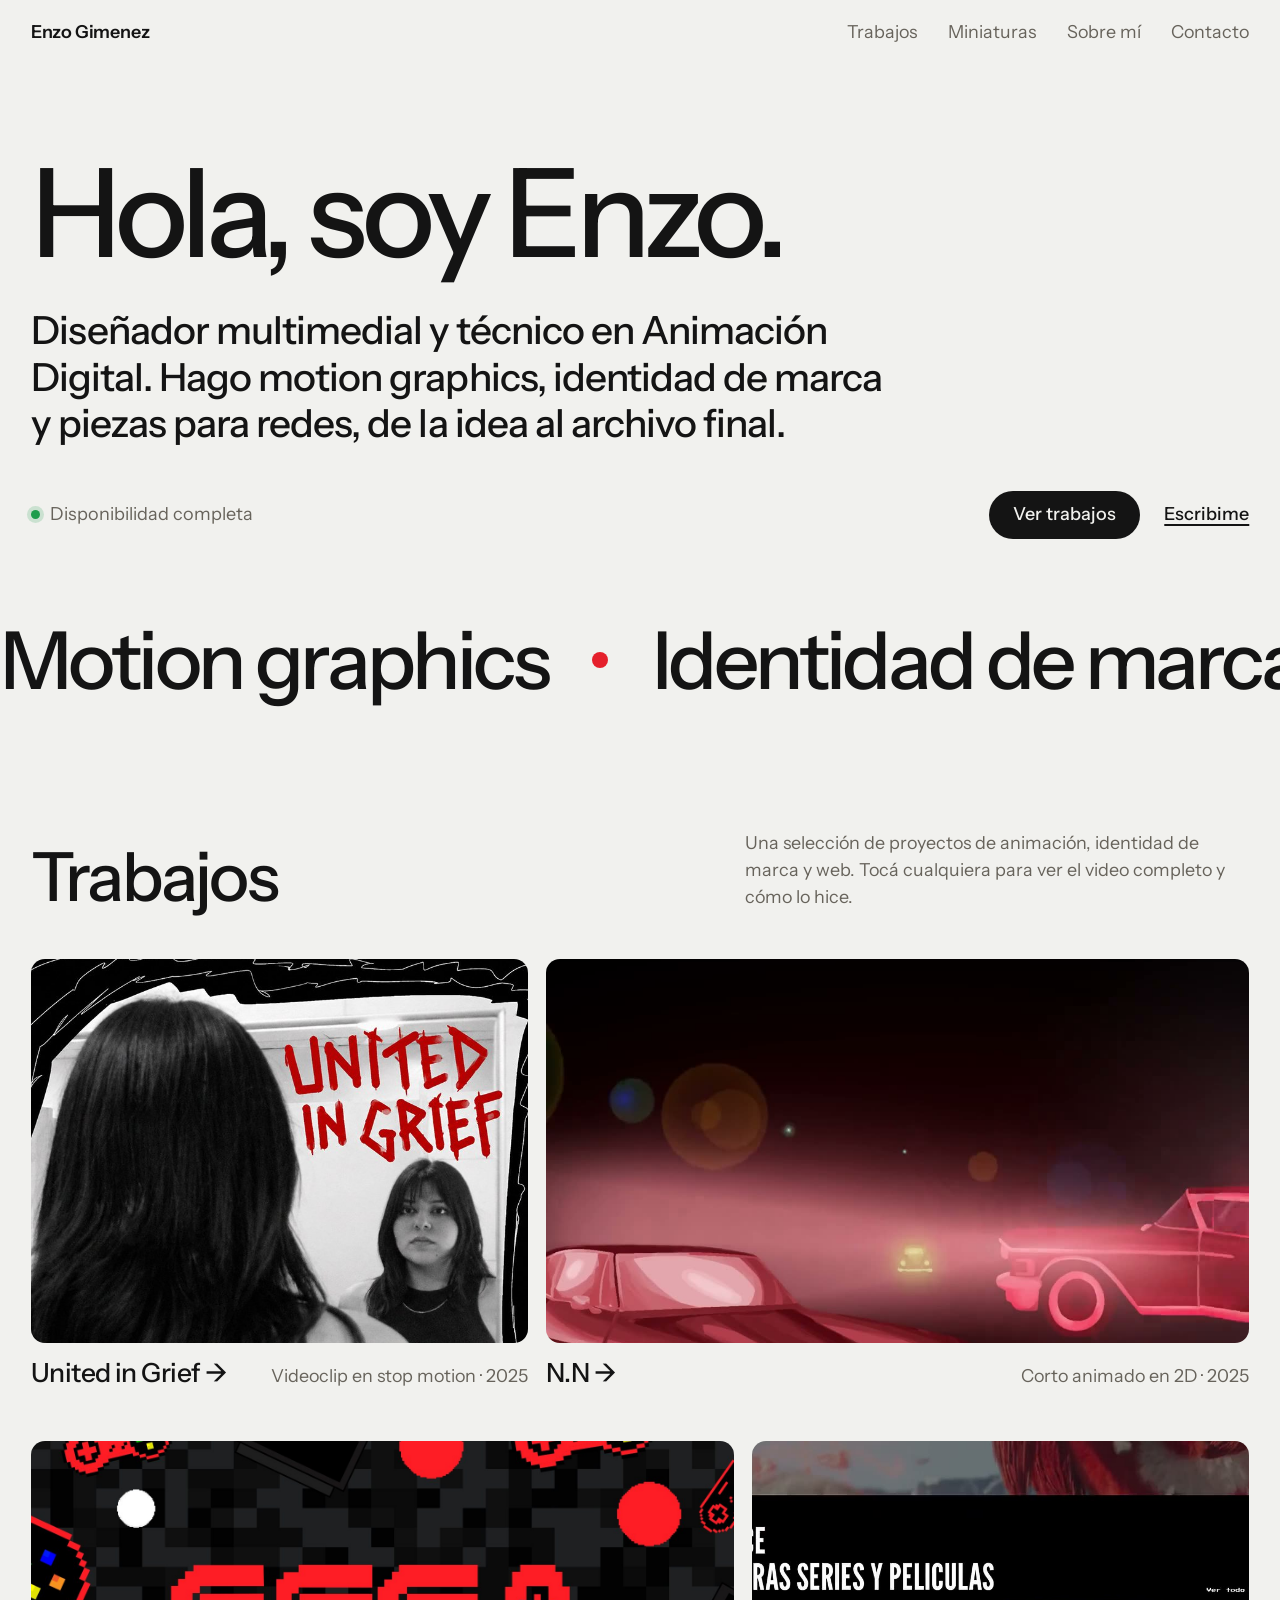
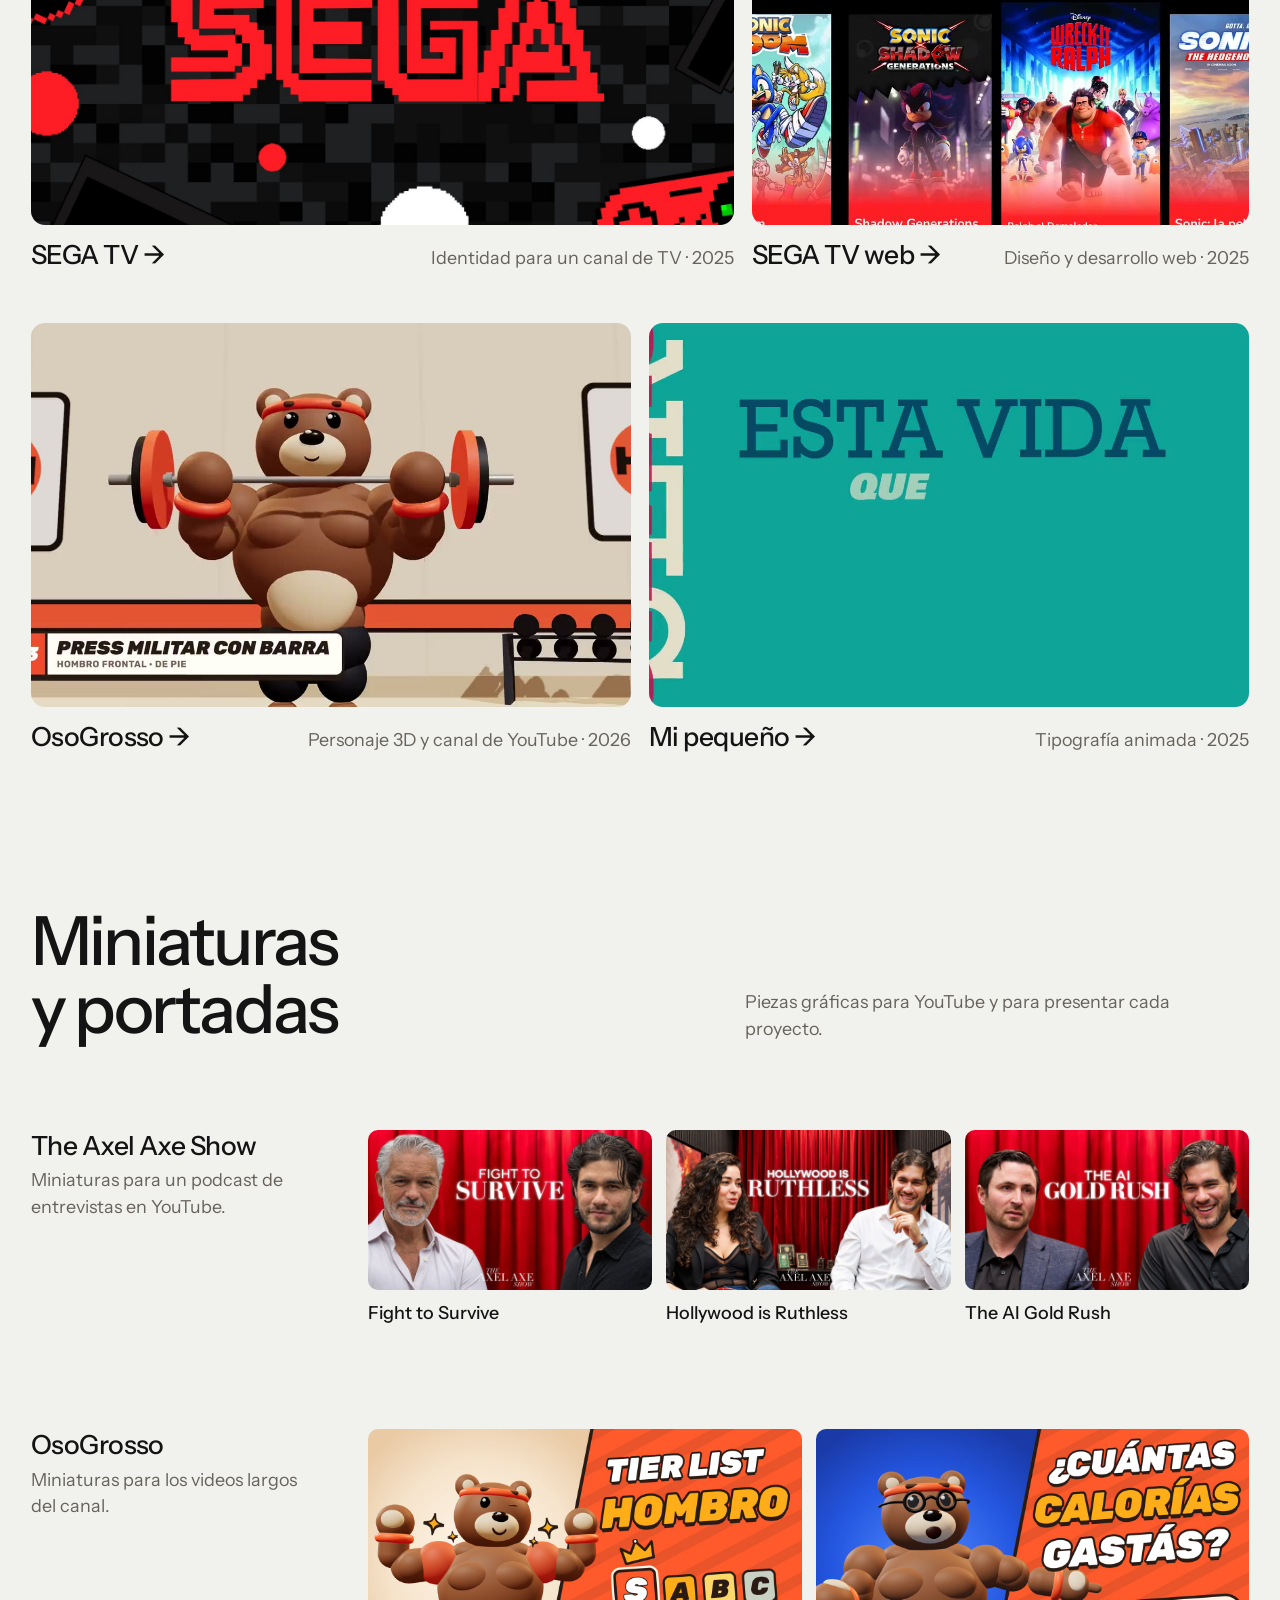
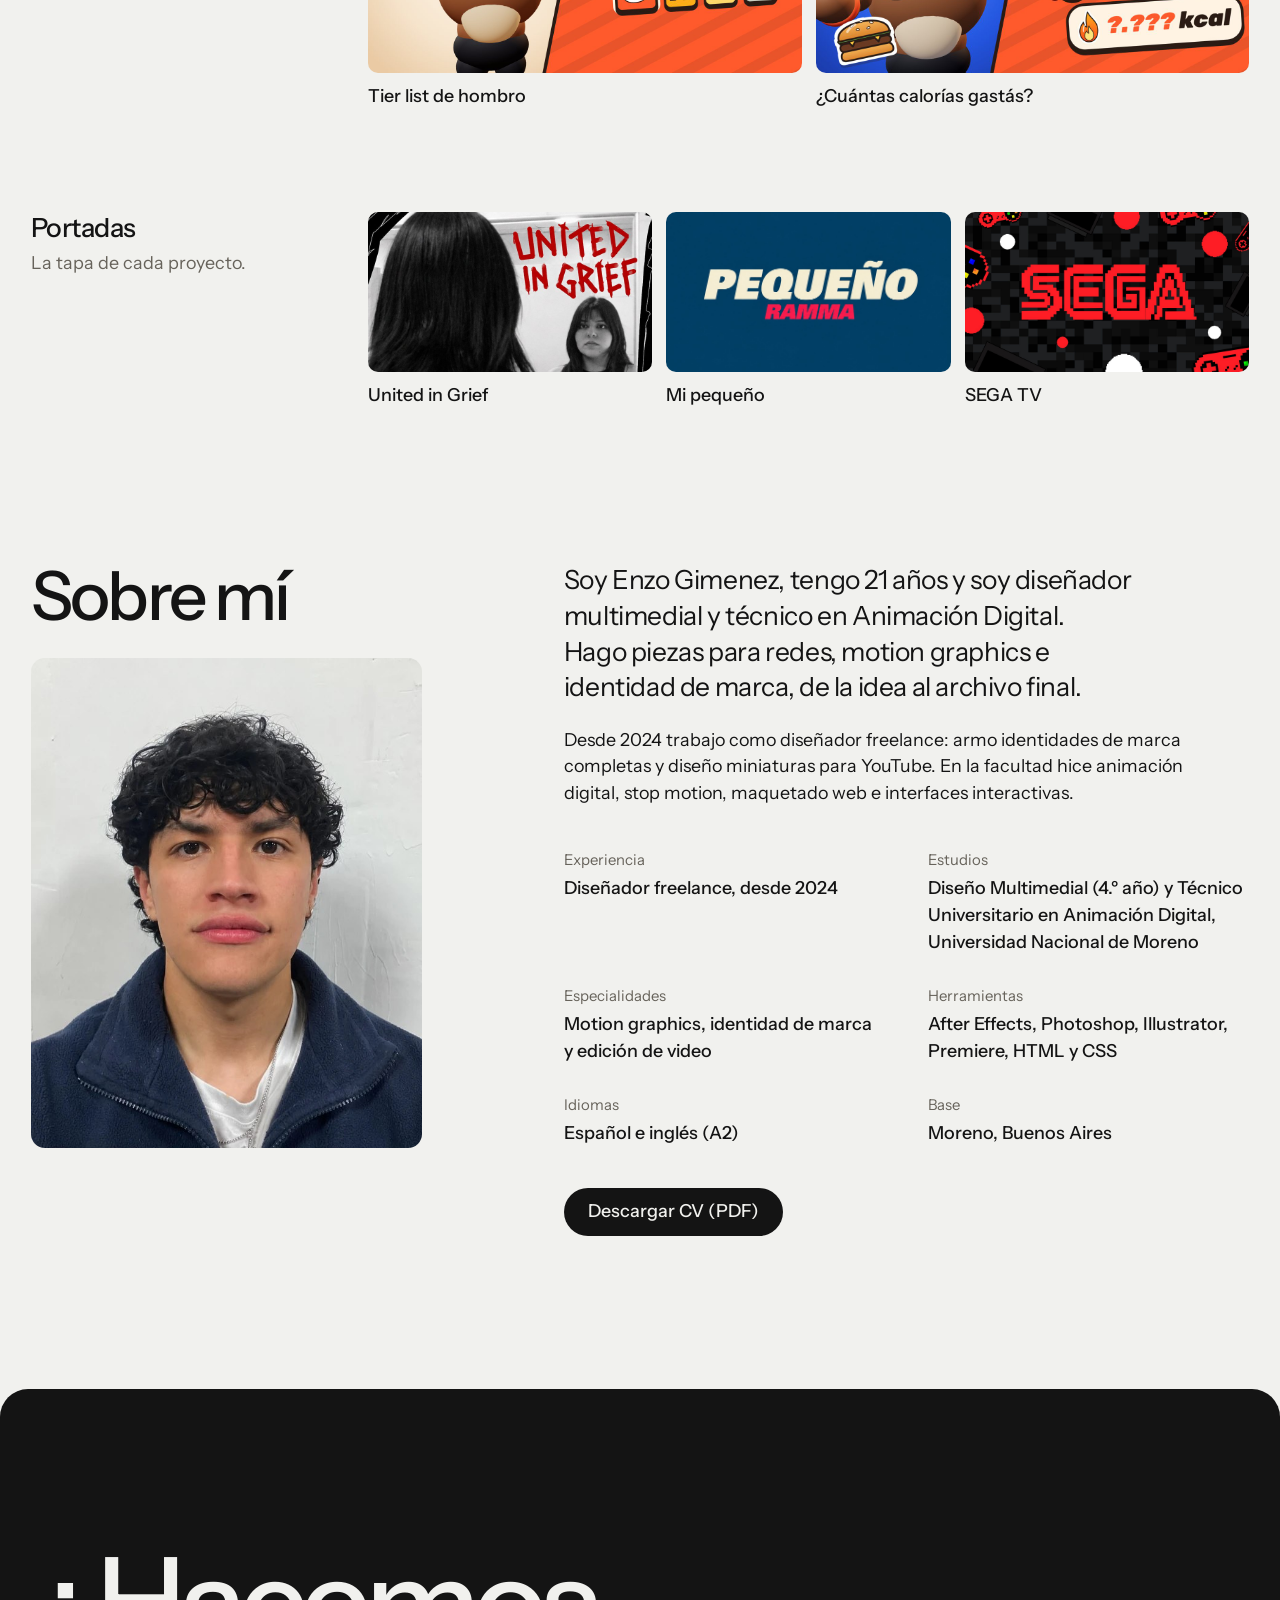
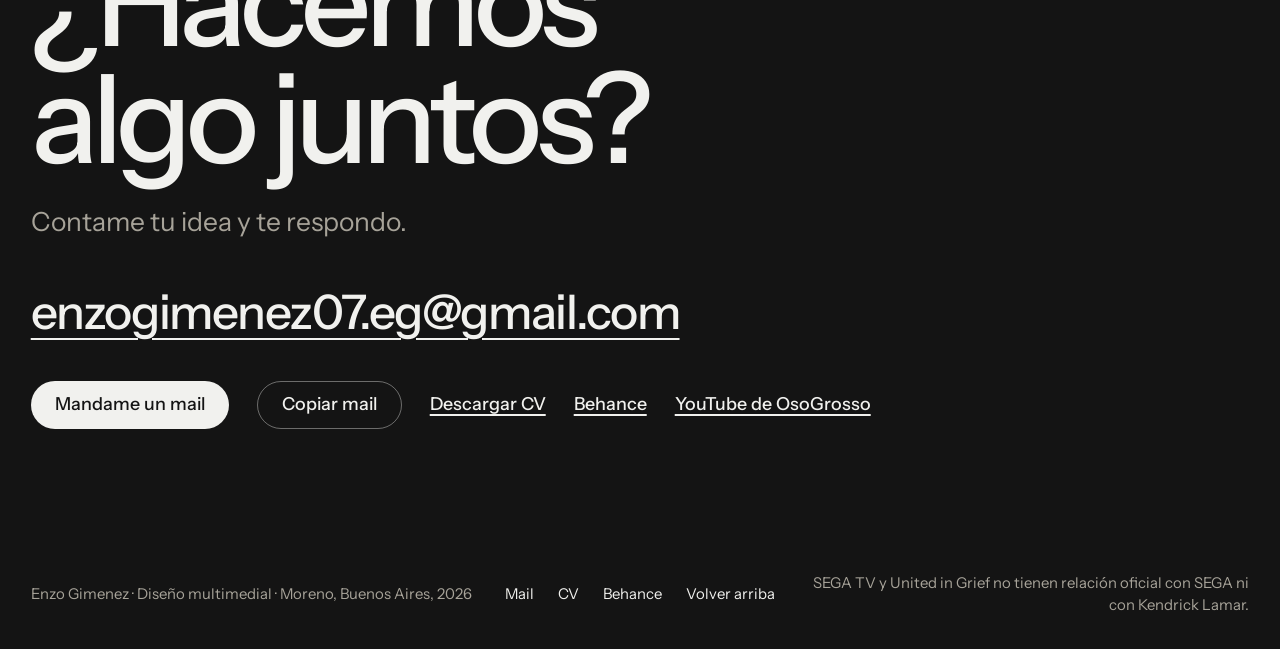
==== index.html @ 03b3090f "Portfolio de Enzo Gimenez Sitio estático: inicio, seis proyectos con su página, miniaturas y portada" ====
<!doctype html>
<html lang="es">
<head>
<meta charset="utf-8">
<meta name="viewport" content="width=device-width, initial-scale=1">
<title>Enzo Gimenez — Diseño multimedial</title>
<meta name="description" content="Enzo Gimenez, diseñador multimedial y técnico en Animación Digital: motion graphics, identidad de marca, animación y web. Moreno, Buenos Aires.">
<meta property="og:title" content="Enzo Gimenez — Diseño multimedial">
<meta property="og:description" content="Enzo Gimenez, diseñador multimedial y técnico en Animación Digital: motion graphics, identidad de marca, animación y web. Moreno, Buenos Aires.">
<meta property="og:image" content="media/poster-oso.jpg">
<meta name="theme-color" content="#f1f1ee">
<link rel="preconnect" href="https://fonts.googleapis.com">
<link rel="preconnect" href="https://fonts.gstatic.com" crossorigin>
<link href="https://fonts.googleapis.com/css2?family=Instrument+Sans:wght@400;500;600&display=swap" rel="stylesheet">
<link rel="icon" href="favicon.svg" type="image/svg+xml">
<link rel="stylesheet" href="styles.css">
</head>
<body id="top">

<header class="bar">
  <a class="bar__mark" href="#top">Enzo Gimenez</a>
  <nav class="bar__links" aria-label="Secciones"><a href="#trabajos">Trabajos</a><a href="#miniaturas">Miniaturas</a><a href="#sobre-mi">Sobre mí</a><a href="#contacto">Contacto</a></nav>
  <details class="bar__menu">
    <summary>Menú</summary>
    <nav class="bar__sheet" aria-label="Secciones"><a href="#trabajos">Trabajos</a><a href="#miniaturas">Miniaturas</a><a href="#sobre-mi">Sobre mí</a><a href="#contacto">Contacto</a></nav>
  </details>
</header>

<main>
  <section class="hero" aria-labelledby="hero-title">
    <h1 class="hero__title" id="hero-title">Hola, soy Enzo.</h1>
    <p class="hero__statement">Diseñador multimedial y técnico en Animación Digital. Hago motion graphics, identidad de marca y piezas para redes, de la idea al archivo final.</p>
    <div class="hero__foot">
      <p class="hero__status"><span class="dot" aria-hidden="true"></span>Disponibilidad completa</p>
      <p class="hero__actions"><a class="btn" href="#trabajos">Ver trabajos</a><a class="link" href="#contacto">Escribime</a></p>
    </div>
  </section>

  <div class="ribbon" role="region" aria-label="Disciplinas">
    <div class="ribbon__track">
      <ul class="ribbon__group"><li>Motion graphics</li><li>Identidad de marca</li><li>Animación 2D</li><li>Stop motion</li><li>Edición de video</li><li>Miniaturas para YouTube</li><li>Diseño web</li></ul>
      <ul class="ribbon__group" aria-hidden="true"><li>Motion graphics</li><li>Identidad de marca</li><li>Animación 2D</li><li>Stop motion</li><li>Edición de video</li><li>Miniaturas para YouTube</li><li>Diseño web</li></ul>
    </div>
  </div>

  <section class="work" id="trabajos" aria-labelledby="work-title">
    <div class="head">
      <h2 class="h2" id="work-title">Trabajos</h2>
      <p class="head__note">Una selección de proyectos de animación, identidad de marca y web. Tocá cualquiera para ver el video completo y cómo lo hice.</p>
    </div>
    <ul class="grid">
      <li class="tile tile--w5">
        <a class="tile__link" href="proyectos/united-in-grief.html">
          <span class="tile__media"><img src="media/cover-united.jpg" alt="Portada de United in Grief: una chica de espaldas frente a un espejo y el título escrito a mano en rojo" loading="lazy"><video class="tile__hover" src="media/loop-united.mp4" muted loop playsinline preload="none" aria-hidden="true"></video></span>
          <span class="tile__cap"><span class="tile__name">United in Grief <span class="tile__arrow" aria-hidden="true">→</span></span><span class="tile__kind">Videoclip en stop motion · 2025</span></span>
        </a>
      </li>
      <li class="tile tile--w7">
        <a class="tile__link" href="proyectos/nn.html">
          <span class="tile__media"><video src="media/loop-nn.mp4" poster="media/poster-nn.jpg" autoplay muted loop playsinline preload="metadata" aria-hidden="true"></video></span>
          <span class="tile__cap"><span class="tile__name">N.N <span class="tile__arrow" aria-hidden="true">→</span></span><span class="tile__kind">Corto animado en 2D · 2025</span></span>
        </a>
      </li>
      <li class="tile tile--w7">
        <a class="tile__link" href="proyectos/sega-tv.html">
          <span class="tile__media"><img src="media/cover-sega.jpg" alt="Portada de SEGA TV: el logo pixelado sobre un fondo de joysticks" loading="lazy"><video class="tile__hover" src="media/loop-sega.mp4" muted loop playsinline preload="none" aria-hidden="true"></video></span>
          <span class="tile__cap"><span class="tile__name">SEGA TV <span class="tile__arrow" aria-hidden="true">→</span></span><span class="tile__kind">Identidad para un canal de TV · 2025</span></span>
        </a>
      </li>
      <li class="tile tile--w5">
        <a class="tile__link" href="proyectos/sega-tv-web.html">
          <span class="tile__media"><video src="media/loop-web.mp4" poster="media/poster-web.jpg" autoplay muted loop playsinline preload="metadata" aria-hidden="true"></video></span>
          <span class="tile__cap"><span class="tile__name">SEGA TV web <span class="tile__arrow" aria-hidden="true">→</span></span><span class="tile__kind">Diseño y desarrollo web · 2025</span></span>
        </a>
      </li>
      <li class="tile tile--w6">
        <a class="tile__link" href="proyectos/osogrosso.html">
          <span class="tile__media"><video src="media/loop-oso.mp4" poster="media/poster-oso.jpg" autoplay muted loop playsinline preload="metadata" aria-hidden="true"></video></span>
          <span class="tile__cap"><span class="tile__name">OsoGrosso <span class="tile__arrow" aria-hidden="true">→</span></span><span class="tile__kind">Personaje 3D y canal de YouTube · 2026</span></span>
        </a>
      </li>
      <li class="tile tile--w6">
        <a class="tile__link" href="proyectos/mi-pequeno.html">
          <span class="tile__media"><video src="media/loop-tipo.mp4" poster="media/poster-tipo.jpg" autoplay muted loop playsinline preload="metadata" aria-hidden="true"></video></span>
          <span class="tile__cap"><span class="tile__name">Mi pequeño <span class="tile__arrow" aria-hidden="true">→</span></span><span class="tile__kind">Tipografía animada · 2025</span></span>
        </a>
      </li>
    </ul>
  </section>

  <section class="graphics" id="miniaturas" aria-labelledby="graphics-title">
    <div class="head">
      <h2 class="h2" id="graphics-title">Miniaturas y portadas</h2>
      <p class="head__note">Piezas gráficas para YouTube y para presentar cada proyecto.</p>
    </div>
    <div class="gfx">
      <div class="gfx__head"><h3 class="gfx__title">The Axel Axe Show</h3><p class="gfx__note">Miniaturas para un podcast de entrevistas en YouTube.</p></div>
      <ul class="gfx__list gfx__list--3"><li class="gfx__item"><button class="gfx__media zoom" type="button" data-caption="The Axel Axe Show · Fight to Survive" aria-label="Ampliar: Fight to Survive"><img src="media/axel-fight.jpg" alt="Miniatura de The Axel Axe Show: «Fight to Survive», dos personas frente a un telón rojo" loading="lazy"></button><p class="gfx__name">Fight to Survive</p></li><li class="gfx__item"><button class="gfx__media zoom" type="button" data-caption="The Axel Axe Show · Hollywood is Ruthless" aria-label="Ampliar: Hollywood is Ruthless"><img src="media/axel-hollywood.jpg" alt="Miniatura de The Axel Axe Show: «Hollywood is Ruthless», entrevista en un set con telón rojo" loading="lazy"></button><p class="gfx__name">Hollywood is Ruthless</p></li><li class="gfx__item"><button class="gfx__media zoom" type="button" data-caption="The Axel Axe Show · The AI Gold Rush" aria-label="Ampliar: The AI Gold Rush"><img src="media/axel-ai.jpg" alt="Miniatura de The Axel Axe Show: «The AI Gold Rush», dos personas frente a un telón rojo" loading="lazy"></button><p class="gfx__name">The AI Gold Rush</p></li></ul>
    </div>
    <div class="gfx">
      <div class="gfx__head"><h3 class="gfx__title">OsoGrosso</h3><p class="gfx__note">Miniaturas para los videos largos del canal.</p></div>
      <ul class="gfx__list gfx__list--2"><li class="gfx__item"><button class="gfx__media zoom" type="button" data-caption="OsoGrosso · Tier list de hombro" aria-label="Ampliar: Tier list de hombro"><img src="media/oso-thumb-hombro.jpg" alt="Miniatura de OsoGrosso: el oso junto al título «Tier list hombro» y las letras S, A, B y C" loading="lazy"></button><p class="gfx__name">Tier list de hombro</p></li><li class="gfx__item"><button class="gfx__media zoom" type="button" data-caption="OsoGrosso · ¿Cuántas calorías gastás?" aria-label="Ampliar: ¿Cuántas calorías gastás?"><img src="media/oso-thumb-calorias.jpg" alt="Miniatura de OsoGrosso: el oso con anteojos y la pregunta «¿Cuántas calorías gastás?»" loading="lazy"></button><p class="gfx__name">¿Cuántas calorías gastás?</p></li></ul>
    </div>
    <div class="gfx">
      <div class="gfx__head"><h3 class="gfx__title">Portadas</h3><p class="gfx__note">La tapa de cada proyecto.</p></div>
      <ul class="gfx__list gfx__list--3"><li class="gfx__item"><button class="gfx__media zoom" type="button" data-caption="Portadas · United in Grief" aria-label="Ampliar: United in Grief"><img src="media/cover-united.jpg" alt="Portada de United in Grief con el título escrito a mano en rojo" loading="lazy"></button><p class="gfx__name">United in Grief</p></li><li class="gfx__item"><button class="gfx__media zoom" type="button" data-caption="Portadas · Mi pequeño" aria-label="Ampliar: Mi pequeño"><img src="media/cover-tipo.jpg" alt="Portada de Mi pequeño: letras crema y magenta sobre azul" loading="lazy"></button><p class="gfx__name">Mi pequeño</p></li><li class="gfx__item"><button class="gfx__media zoom" type="button" data-caption="Portadas · SEGA TV" aria-label="Ampliar: SEGA TV"><img src="media/cover-sega.jpg" alt="Portada del manual de SEGA TV: el logo pixelado sobre un fondo de joysticks" loading="lazy"></button><p class="gfx__name">SEGA TV</p></li></ul>
    </div>
  </section>

  <section class="about" id="sobre-mi" aria-labelledby="about-title">
    <div class="about__side">
      <h2 class="h2" id="about-title">Sobre mí</h2>
      <img class="about__photo media" src="media/enzo.jpg" alt="Enzo Gimenez de frente, con campera azul, sobre una pared blanca" width="640" height="800" loading="lazy">
    </div>
    <div class="about__text">
      <p class="about__lead">Soy Enzo Gimenez, tengo 21 años y soy diseñador multimedial y técnico en Animación Digital. Hago piezas para redes, motion graphics e identidad de marca, de la idea al archivo final.</p>
      <p>Desde 2024 trabajo como diseñador freelance: armo identidades de marca completas y diseño miniaturas para YouTube. En la facultad hice animación digital, stop motion, maquetado web e interfaces interactivas.</p>
    </div>
    <dl class="about__list">
      <div><dt>Experiencia</dt><dd>Diseñador freelance, desde 2024</dd></div>
      <div><dt>Estudios</dt><dd>Diseño Multimedial (4.º año) y Técnico Universitario en Animación Digital, Universidad Nacional de Moreno</dd></div>
      <div><dt>Especialidades</dt><dd>Motion graphics, identidad de marca y edición de video</dd></div>
      <div><dt>Herramientas</dt><dd>After Effects, Photoshop, Illustrator, Premiere, HTML y CSS</dd></div>
      <div><dt>Idiomas</dt><dd>Español e inglés (A2)</dd></div>
      <div><dt>Base</dt><dd>Moreno, Buenos Aires</dd></div>
    </dl>
    <p class="about__cv"><a class="btn" href="media/Enzo-Gimenez-CV.pdf" download>Descargar CV (PDF)</a></p>
  </section>

  <section class="contact" id="contacto" aria-labelledby="contact-title">
    <h2 class="contact__title" id="contact-title">¿Hacemos algo juntos?</h2>
    <p class="contact__lead">Contame tu idea y te respondo.</p>
    <p class="contact__mail"><a href="mailto:enzogimenez07.eg@gmail.com">enzogimenez07.eg@gmail.com</a></p>
    <p class="contact__actions"><a class="btn btn--light" href="mailto:enzogimenez07.eg@gmail.com?subject=Hola%20Enzo">Mandame un mail</a><button class="btn btn--ghost" type="button" data-copy="enzogimenez07.eg@gmail.com" aria-live="polite">Copiar mail</button><a class="link" href="media/Enzo-Gimenez-CV.pdf" download>Descargar CV</a><a class="link" href="https://www.behance.net/enzogimenez2" target="_blank" rel="noopener">Behance</a><a class="link" href="https://www.youtube.com/@osogrosso" target="_blank" rel="noopener">YouTube de OsoGrosso</a></p>
  </section>
</main>

<footer class="foot">
  <p>Enzo Gimenez · Diseño multimedial · Moreno, Buenos Aires, 2026</p>
  <p class="foot__links"><a href="mailto:enzogimenez07.eg@gmail.com">Mail</a><a href="media/Enzo-Gimenez-CV.pdf" download>CV</a><a href="https://www.behance.net/enzogimenez2" target="_blank" rel="noopener">Behance</a><a href="#top">Volver arriba</a></p>
  <p class="foot__note">SEGA TV y United in Grief no tienen relación oficial con SEGA ni con Kendrick Lamar.</p>
</footer>

<script src="main.js"></script>
</body>
</html>
---- styles.css ----
/* Portfolio de Enzo Gimenez.
   Fondo claro, letra tranquila y el trabajo adelante, como los portfolios de estudios de motion. */
:root {
  --bg: #f1f1ee;
  --surface: #e4e3df;
  --ink: #141414;
  --muted: #67635b;
  --dark: #141414;
  --dark-ink: #f1f1ee;
  --dark-muted: #a7a399;
  --accent: #e5202b;
  --ok: #1f9d4c;

  --step-small: clamp(0.875rem, 0.85rem + 0.1vw, 0.9375rem);
  --step-body: clamp(1rem, 0.96rem + 0.2vw, 1.125rem);
  --step-lead: clamp(1.25rem, 1.05rem + 0.75vw, 1.75rem);
  --step-h3: clamp(2rem, 1.2rem + 2.4vw, 3.5rem);
  --step-h2: clamp(2.5rem, 1.2rem + 3.8vw, 4.75rem);
  --step-hero: clamp(3.5rem, 1rem + 8.4vw, 9.25rem);
  --step-statement: clamp(1.75rem, 0.9rem + 2.6vw, 3.375rem);

  --margin: clamp(20px, 2.4vw, 40px);
  --gap: clamp(24px, 3.4vw, 56px);
  --radius: 14px;
  --bar-h: 64px;
  --ease-out: cubic-bezier(0.22, 1, 0.36, 1);
}

*, *::before, *::after { box-sizing: border-box; }
html { -webkit-text-size-adjust: 100%; scroll-behavior: smooth; }
body {
  margin: 0;
  background: var(--bg);
  color: var(--ink);
  font-family: "Instrument Sans", system-ui, sans-serif;
  font-size: var(--step-body);
  line-height: 1.5;
  -webkit-font-smoothing: antialiased;
}
img, video, iframe { display: block; max-width: 100%; }
p, h1, h2, h3, dl, dd, ol, ul, figure { margin: 0; }
a { color: inherit; }
::selection { background: var(--ink); color: var(--bg); }
:focus-visible { outline: 2px solid var(--accent); outline-offset: 3px; }
[id] { scroll-margin-top: calc(var(--bar-h) + 12px); }
.visually-hidden { position: absolute; width: 1px; height: 1px; overflow: hidden; clip-path: inset(50%); white-space: nowrap; }
.media { border-radius: var(--radius); }

.btn {
  display: inline-flex; align-items: center; justify-content: center;
  min-height: 48px; padding: 0 24px; border-radius: 999px;
  background: var(--ink); color: var(--bg);
  font-weight: 500; text-decoration: none; white-space: nowrap;
  transition: background-color 200ms ease, color 200ms ease, transform 200ms var(--ease-out);
}
.btn:hover { background: var(--accent); color: #fff; }
.btn:active { transform: scale(0.97); }
.btn--light { background: var(--dark-ink); color: var(--dark); }
.link { font-weight: 500; text-decoration: underline; text-decoration-thickness: 1.5px; text-underline-offset: 4px; transition: color 200ms ease; }
.link:hover { color: var(--accent); }

.h2 { font-size: var(--step-h2); font-weight: 500; letter-spacing: -0.04em; line-height: 1; }
.h3 { font-size: var(--step-h3); font-weight: 500; letter-spacing: -0.035em; line-height: 1.02; }

/* ---------- Barra ---------- */
.bar {
  position: sticky; top: 0; z-index: 20;
  height: var(--bar-h); padding: 0 var(--margin);
  display: flex; justify-content: space-between; align-items: center;
  background: var(--bg);
}
.bar a { text-decoration: none; }
.bar__mark { font-weight: 600; letter-spacing: -0.01em; }
.bar__links { display: flex; gap: clamp(20px, 2.4vw, 36px); }
.bar__links a { color: var(--muted); transition: color 200ms ease; }
.bar__links a:hover { color: var(--ink); }
.bar__menu { display: none; }

/* ---------- Inicio: la frase con videos chiquitos adentro ---------- */
.hero {
  padding: clamp(48px, 10vh, 128px) var(--margin) clamp(40px, 6vh, 64px);
  display: flex; flex-direction: column; gap: clamp(24px, 4vh, 48px);
}
.hero__title { font-size: var(--step-hero); font-weight: 500; letter-spacing: -0.05em; line-height: 0.95; }
.hero__statement { font-size: clamp(1.5rem, 0.9rem + 1.9vw, 2.5rem); font-weight: 500; letter-spacing: -0.025em; line-height: 1.2; max-width: 46ch; }

.hero__foot {
  margin-top: 8px; display: flex; flex-wrap: wrap; align-items: center; gap: 16px 40px;
  color: var(--muted); font-size: 1.125rem;
}
.hero__status { display: inline-flex; align-items: center; gap: 10px; }
.dot { width: 9px; height: 9px; border-radius: 50%; background: var(--ok); box-shadow: 0 0 0 4px rgba(31, 157, 76, 0.18); /* taste-skill-ignore: el halo del punto de disponible */ }
.hero__actions { margin-left: auto; display: flex; align-items: center; gap: 24px; color: var(--ink); }

/* ---------- Encabezado de sección ---------- */
.head { display: grid; grid-template-columns: 1fr 1fr; gap: 16px var(--gap); align-items: end; margin-bottom: clamp(28px, 4vw, 48px); }
.head__note { color: var(--muted); max-width: 42ch; justify-self: end; }

/* ---------- Trabajos ---------- */
.work { padding: clamp(56px, 7vw, 104px) var(--margin) 0; }
.grid { list-style: none; padding: 0; display: grid; grid-template-columns: repeat(12, 1fr); gap: clamp(36px, 4vw, 56px) clamp(14px, 1.4vw, 20px); }
.tile--w7 { grid-column: span 7; }
.tile--w5 { grid-column: span 5; }
.tile--w6 { grid-column: span 6; }
.tile__link { display: block; text-decoration: none; }
.tile__media { display: block; height: clamp(240px, 30vw, 540px); border-radius: var(--radius); overflow: hidden; background: var(--surface); }
.tile__media video, .tile__media img { width: 100%; height: 100%; object-fit: cover; transition: transform 800ms var(--ease-out); }
.tile__link:hover .tile__media video, .tile__link:hover .tile__media img { transform: scale(1.035); }
.tile__cap { display: flex; flex-wrap: wrap; justify-content: space-between; align-items: baseline; gap: 4px 16px; margin-top: 14px; }
.tile__name { font-size: var(--step-lead); font-weight: 500; letter-spacing: -0.02em; line-height: 1.2; }
.tile__kind { color: var(--muted); }
.tile__link:hover .tile__name { text-decoration: underline; text-decoration-thickness: 1.5px; text-underline-offset: 5px; }

/* ---------- Miniaturas y portadas ---------- */
.graphics { padding: clamp(96px, 12vw, 180px) var(--margin) 0; }
.gfx { display: grid; grid-template-columns: 3fr 9fr; gap: 20px var(--gap); padding-top: clamp(28px, 3vw, 40px); }
.gfx + .gfx { margin-top: clamp(40px, 5vw, 72px); }
.gfx__title { font-size: var(--step-lead); font-weight: 500; letter-spacing: -0.02em; line-height: 1.2; }
.gfx__note { color: var(--muted); margin-top: 6px; max-width: 28ch; }
.gfx__list { list-style: none; padding: 0; display: grid; grid-template-columns: repeat(3, 1fr); gap: 20px 14px; }
.gfx__list--2 { grid-template-columns: repeat(2, 1fr); }
.gfx__media { display: block; border-radius: 10px; overflow: hidden; background: var(--surface); }
.gfx__media img { width: 100%; aspect-ratio: 16 / 9; object-fit: cover; transition: transform 800ms var(--ease-out); }
.gfx__media:hover img { transform: scale(1.04); }
.gfx__name { margin-top: 10px; font-weight: 500; }

/* ---------- Sobre mí ---------- */
.about { padding: clamp(96px, 12vw, 180px) var(--margin) clamp(96px, 12vw, 180px); display: grid; grid-template-columns: 5fr 7fr; gap: 40px var(--gap); }
.about__side { grid-row: 1 / span 2; display: grid; gap: 28px; align-content: start; }
.about__photo { width: min(80%, 440px); height: auto; }
.about__text { display: grid; gap: 20px; }
.about__lead { font-size: var(--step-lead); line-height: 1.35; letter-spacing: -0.015em; }
.about__text p:not(.about__lead) { max-width: 56ch; }
.about__list { display: grid; grid-template-columns: 1fr 1fr; gap: 28px var(--gap); }
.about__list dt { color: var(--muted); font-size: var(--step-small); margin-bottom: 4px; }
.about__list dd { font-weight: 500; }

/* ---------- Contacto (cierre oscuro) ---------- */
.contact {
  background: var(--dark); color: var(--dark-ink);
  border-radius: 28px 28px 0 0;
  padding: clamp(96px, 12vw, 160px) var(--margin) clamp(80px, 9vw, 120px);
  display: grid; gap: 24px; justify-items: start;
}
.contact__title { font-size: var(--step-hero); font-weight: 500; letter-spacing: -0.05em; line-height: 0.95; max-width: 12ch; }
.contact__lead { color: var(--dark-muted); font-size: var(--step-lead); }
.contact__mail { margin-top: 12px; }
.contact__mail a {
  font-size: clamp(1.5rem, 0.9rem + 2.6vw, 3.25rem); font-weight: 500; letter-spacing: -0.03em;
  text-decoration: underline; text-decoration-thickness: 2px; text-underline-offset: 0.18em; overflow-wrap: anywhere;
  transition: color 200ms ease;
}
.contact__mail a:hover { color: var(--accent); }
.contact__actions { display: flex; flex-wrap: wrap; align-items: center; gap: 16px 28px; margin-top: 8px; }
.contact .btn--light:hover { background: var(--accent); color: #fff; }
.contact .link:hover { color: var(--accent); }

/* ---------- Pie ---------- */
.foot {
  background: var(--dark); color: var(--dark-muted);
  padding: 28px var(--margin) 32px;
  display: grid; grid-template-columns: 1fr auto 1fr; gap: 12px 24px; align-items: center;
  font-size: var(--step-small);
}
.foot__links { display: flex; gap: 24px; }
.foot__links a { color: var(--dark-ink); text-decoration: none; }
.foot__links a:hover { color: var(--accent); }
.foot__note { text-align: right; }
/* en las páginas de proyecto el pie va solo, sin el bloque de contacto */
.next + .foot, main:has(.next) + .foot { border-radius: 28px 28px 0 0; padding-top: 40px; }

/* ---------- Página de proyecto ---------- */
.case__head {
  padding: clamp(56px, 9vw, 120px) var(--margin) clamp(36px, 4vw, 56px);
  display: grid; grid-template-columns: 7fr 5fr; gap: 28px var(--gap); align-items: end;
}
.case__title { grid-column: 1 / -1; font-size: var(--step-hero); font-weight: 500; letter-spacing: -0.05em; line-height: 0.95; }
.case__lead { font-size: var(--step-lead); line-height: 1.35; letter-spacing: -0.015em; max-width: 36ch; }
.facts { display: grid; grid-template-columns: 1fr 1fr; gap: 20px 24px; }
.facts dt { color: var(--muted); font-size: var(--step-small); margin-bottom: 2px; }
.facts dd { font-weight: 500; }
.case__head > p:last-child { grid-column: 1 / -1; }

.case__hero { padding: 0 var(--margin); }
.case__hero > video { width: 100%; aspect-ratio: 16 / 9; background: #000; }
.case__site { width: 100%; height: min(82svh, 900px); border: 0; background: #000; }
.caption { margin-top: 12px; color: var(--muted); }
.caption a { color: var(--ink); font-weight: 500; }
.shorts { list-style: none; padding: 0; display: grid; grid-template-columns: repeat(4, 1fr); gap: 16px; }
.short video { width: 100%; aspect-ratio: 9 / 16; background: #000; }
.short__name { margin-top: 10px; font-weight: 500; }

.sec { padding: clamp(96px, 11vw, 160px) var(--margin) 0; }
.sec__head { display: grid; grid-template-columns: 5fr 7fr; gap: 16px var(--gap); align-items: end; margin-bottom: clamp(24px, 3vw, 40px); }
.sec__intro { font-size: var(--step-lead); line-height: 1.35; letter-spacing: -0.015em; max-width: 40ch; }
.case__hero .sec__head { margin-bottom: 28px; }

.sec--split { display: grid; grid-template-columns: 5fr 7fr; gap: 28px var(--gap); align-items: center; }
.sec__copy { display: grid; gap: 16px; align-content: start; }
.sec__copy p { max-width: 44ch; }
.sec__copy p:first-of-type { color: var(--ink); font-size: var(--step-lead); line-height: 1.35; letter-spacing: -0.015em; }
.sec--split > .zoom img { width: 100%; height: auto; }

.pieces { list-style: none; padding: 0; display: grid; grid-template-columns: repeat(2, 1fr); gap: 44px 20px; }
.piece video { width: 100%; aspect-ratio: 16 / 9; background: #000; }
.piece__name { margin-top: 14px; font-size: var(--step-lead); font-weight: 500; letter-spacing: -0.02em; }
.piece__name span { color: var(--muted); font-size: var(--step-body); font-weight: 400; letter-spacing: 0; }
.piece__text { max-width: 52ch; margin-top: 4px; }

.gal { list-style: none; padding: 0; display: grid; grid-template-columns: repeat(3, 1fr); gap: 36px 20px; }
.gal__item img { width: 100%; height: auto; }
.gal__name { margin-top: 12px; font-weight: 500; }
.gal__text { color: var(--muted); }

.stills { display: grid; grid-template-columns: repeat(3, 1fr); gap: 20px; }
.stills img { width: 100%; aspect-ratio: 16 / 9; object-fit: cover; }
.stills figcaption, .devices figcaption, .wide figcaption { margin-top: 10px; color: var(--muted); }
.devices { display: grid; grid-template-columns: 7fr 3fr 2fr; gap: 20px; align-items: end; }
.devices img { width: 100%; height: auto; }
.thumbs { display: grid; grid-template-columns: repeat(2, 1fr); gap: 20px; }
.thumbs img { width: 100%; height: auto; }
.thumbs figcaption { margin-top: 10px; }
.thumb__name { font-weight: 500; }
.thumb__meta { color: var(--muted); }
.wide img { width: 100%; height: auto; }

.case__out { padding: clamp(56px, 6vw, 80px) var(--margin) 0; }

.next {
  margin-top: clamp(96px, 12vw, 180px);
  padding: 0 var(--margin) clamp(96px, 10vw, 140px);
  display: grid; grid-template-columns: 7fr 5fr; gap: 24px var(--gap); align-items: end;
}
.next__title { font-size: var(--step-h2); font-weight: 500; letter-spacing: -0.04em; line-height: 1; }
.next__title a { text-decoration: none; }
.next__title a:hover { text-decoration: underline; text-decoration-thickness: 2px; text-underline-offset: 8px; }
.next__media { display: block; aspect-ratio: 16 / 9; border-radius: var(--radius); overflow: hidden; background: var(--surface); }
.next__media video, .next__media img { width: 100%; height: 100%; object-fit: cover; transition: transform 800ms var(--ease-out); }
.next__media:hover video, .next__media:hover img { transform: scale(1.035); }
.next__back { grid-column: 1 / -1; }

/* ---------- Movimiento ---------- */
@keyframes rise { from { opacity: 0; transform: translateY(18px); } }
.hero__title, .hero__statement, .hero__foot, .case__title, .case__lead { animation: rise 900ms var(--ease-out) both; }
.hero__statement, .case__lead { animation-delay: 120ms; }
.hero__foot { animation-delay: 240ms; }
.js .reveal { opacity: 0; transform: translateY(22px); transition: opacity 800ms var(--ease-out), transform 800ms var(--ease-out); transition-delay: var(--d, 0ms); }
.js .reveal.is-in { opacity: 1; transform: none; }

/* ---------- Celular ---------- */
@media (max-width: 820px) {
  .bar__links { display: none; }
  .bar__menu { display: block; position: relative; }
  .bar__menu summary { list-style: none; cursor: pointer; min-height: 44px; display: flex; align-items: center; font-weight: 500; }
  .bar__menu summary::-webkit-details-marker { display: none; }
  .bar__sheet { position: absolute; right: 0; top: 48px; display: grid; padding: 10px 18px; background: var(--ink); border-radius: 14px; min-width: 190px; }
  .bar__sheet a { padding: 10px 0; color: var(--bg); }

  .hero { min-height: 0; padding-top: 40px; }
  .hero__statement { max-width: none; }
  .hero__actions { margin-left: 0; width: 100%; }

  .head, .sec__head { grid-template-columns: 1fr; }
  .head__note { justify-self: start; }
  .grid { grid-template-columns: 1fr; }
  .tile--w7, .tile--w5, .tile--w6 { grid-column: 1; }
  .tile__media { height: auto; aspect-ratio: 4 / 3; }

  .gfx { grid-template-columns: 1fr; }
  .gfx__list, .gfx__list--2 { grid-template-columns: 1fr 1fr; }

  .about { grid-template-columns: 1fr; }
  .about__side { grid-row: auto; }
  .about__photo { width: 72%; }
  .about__list { grid-template-columns: 1fr 1fr; }

  .foot { grid-template-columns: 1fr; }
  .foot__note { text-align: left; }

  .case__head { grid-template-columns: 1fr; }
  .shorts { grid-template-columns: 1fr 1fr; }
  .sec--split { grid-template-columns: 1fr; }
  .pieces, .gal, .stills, .thumbs { grid-template-columns: 1fr; }
  .devices { grid-template-columns: 3fr 2fr; }
  .devices .device--0 { grid-column: 1 / -1; }
  .next { grid-template-columns: 1fr; }
}

@media (prefers-reduced-motion: reduce) {
  html { scroll-behavior: auto; }
  .hero__title, .hero__statement, .hero__foot, .case__title, .case__lead { animation: none; }
  .js .reveal { opacity: 1; transform: none; transition: none; }
  .btn, .tile__media video, .tile__media img, .gfx__media img, .next__media video, .next__media img { transition: none; }
  .tile__link:hover .tile__media video, .tile__link:hover .tile__media img, .gfx__media:hover img, .next__media:hover video, .next__media:hover img { transform: none; }
}

/* ---------- Imágenes que se amplían ---------- */
.zoom { display: block; width: 100%; padding: 0; border: 0; background: none; color: inherit; cursor: zoom-in; border-radius: var(--radius); overflow: hidden; }
.zoom img { transition: transform 700ms var(--ease-out); }
.zoom:hover img { transform: scale(1.02); }
.gfx__media.zoom { border-radius: 10px; }
.lightbox { width: 100vw; height: 100svh; max-width: none; max-height: none; margin: 0; padding: 0; border: 0; background: rgba(14, 14, 14, 0.95); color: var(--dark-ink); }
.lightbox::backdrop { background: transparent; }
.lightbox[open] { display: grid; place-items: center; }
.lightbox__fig { display: grid; gap: 14px; justify-items: center; padding: 72px 88px 40px; }
.lightbox__fig img { max-width: min(1500px, 100%); max-height: calc(100svh - 170px); width: auto; height: auto; border-radius: 10px; }
.lightbox__fig figcaption { color: var(--dark-muted); text-align: center; }
.lightbox button { position: absolute; display: grid; place-items: center; min-width: 48px; min-height: 48px; padding: 0 14px; border: 0; border-radius: 999px; background: rgba(241, 241, 238, 0.12); color: var(--dark-ink); font: inherit; cursor: pointer; transition: background-color 200ms ease; }
.lightbox button:hover { background: rgba(241, 241, 238, 0.24); }
.lightbox__close { top: 16px; right: 16px; }
.lightbox__prev, .lightbox__next { top: 50%; transform: translateY(-50%); font-size: 1.4rem; }
.lightbox__prev { left: 16px; }
.lightbox__next { right: 16px; }

/* ---------- Detalles ---------- */
.btn--ghost { background: transparent; color: var(--dark-ink); border: 1.5px solid rgba(241, 241, 238, 0.4); cursor: pointer; font: inherit; font-weight: 500; }
.btn--ghost:hover { background: var(--dark-ink); color: var(--dark); }
.tile__arrow { display: inline-block; transition: transform 300ms var(--ease-out); }
.tile__link:hover .tile__arrow { transform: translateX(6px); }
@keyframes pulse { 50% { box-shadow: 0 0 0 7px rgba(31, 157, 76, 0.06); } } /* taste-skill-ignore: el halo del punto de disponible */
.dot { animation: pulse 2.4s ease-in-out infinite; }

@media (max-width: 820px) {
  .lightbox__fig { padding: 64px 12px 88px; }
  .lightbox__prev, .lightbox__next { top: auto; bottom: 20px; transform: none; }
}
@media (prefers-reduced-motion: reduce) {
  .zoom img, .tile__arrow { transition: none; }
  .zoom:hover img, .tile__link:hover .tile__arrow { transform: none; }
  .dot { animation: none; }
}

/* ---------- Tapas: el video del proyecto aparece al pasar el mouse ---------- */
.tile__media { position: relative; }
.tile__hover { position: absolute; inset: 0; opacity: 0; transition: opacity 400ms ease; }
.tile__link:hover .tile__hover, .tile__link:focus-visible .tile__hover { opacity: 1; }
@media (prefers-reduced-motion: reduce) { .tile__hover { transition: none; } }

/* ---------- Cinta de disciplinas: invita a seguir bajando ---------- */
.ribbon { overflow: hidden; padding: clamp(12px, 2vw, 28px) 0 clamp(20px, 3vw, 40px); }
.ribbon__track { display: flex; width: max-content; animation: ribbon 50s linear infinite; }
.ribbon:hover .ribbon__track { animation-play-state: paused; }
.ribbon__group { display: flex; list-style: none; margin: 0; padding: 0; }
.ribbon__group li {
  display: flex; align-items: center; white-space: nowrap;
  font-size: clamp(2.25rem, 1rem + 5vw, 6rem); font-weight: 500; letter-spacing: -0.045em; line-height: 1.05;
}
.ribbon__group li::after { content: ""; width: 0.2em; height: 0.2em; margin: 0 0.55em; border-radius: 50%; background: var(--accent); }
@keyframes ribbon { to { transform: translateX(-50%); } }
@media (prefers-reduced-motion: reduce) { .ribbon__track { animation: none; } }

/* Renglones parejos en frases largas: ninguna palabra queda sola al final */
.hero__statement, .about__lead, .case__lead, .sec__intro, .contact__title, .h2, .h3 { text-wrap: balance; }

/* Botón del CV en Sobre mí, debajo de la ficha */
.about__cv { grid-column: 2; }
@media (max-width: 820px) { .about__cv { grid-column: 1; } }

/* ---------- Cursor: aro que sigue al mouse ---------- */
.cursor-ring {
  position: fixed; top: 0; left: 0; z-index: 50; pointer-events: none;
  width: 30px; height: 30px; margin: -15px 0 0 -15px; border-radius: 50%;
  border: 1.5px solid var(--accent);
  display: grid; place-items: center;
  opacity: 0;
  transition: width 350ms var(--ease-out), height 350ms var(--ease-out), margin 350ms var(--ease-out),
              background-color 250ms ease, border-color 250ms ease, opacity 200ms ease;
}
.has-cursor .cursor-ring.is-big { opacity: 1; }
.cursor-ring__label { color: #fff; font-size: 15px; font-weight: 500; letter-spacing: -0.01em; opacity: 0; transform: scale(0.6); transition: opacity 200ms ease, transform 350ms var(--ease-out); }
.cursor-ring.is-big { width: 88px; height: 88px; margin: -44px 0 0 -44px; background: var(--accent); border-color: var(--accent); mix-blend-mode: normal; }
.cursor-ring.is-big .cursor-ring__label { opacity: 1; transform: none; }
.cursor-ring.is-big.is-down { width: 76px; height: 76px; margin: -38px 0 0 -38px; }
@media (prefers-reduced-motion: reduce) { .cursor-ring, .cursor-ring__label { transition: none; } }

/* La estela digital del cursor */
.cursor-trail { position: fixed; inset: 0; z-index: 49; width: 100vw; height: 100vh; pointer-events: none; }
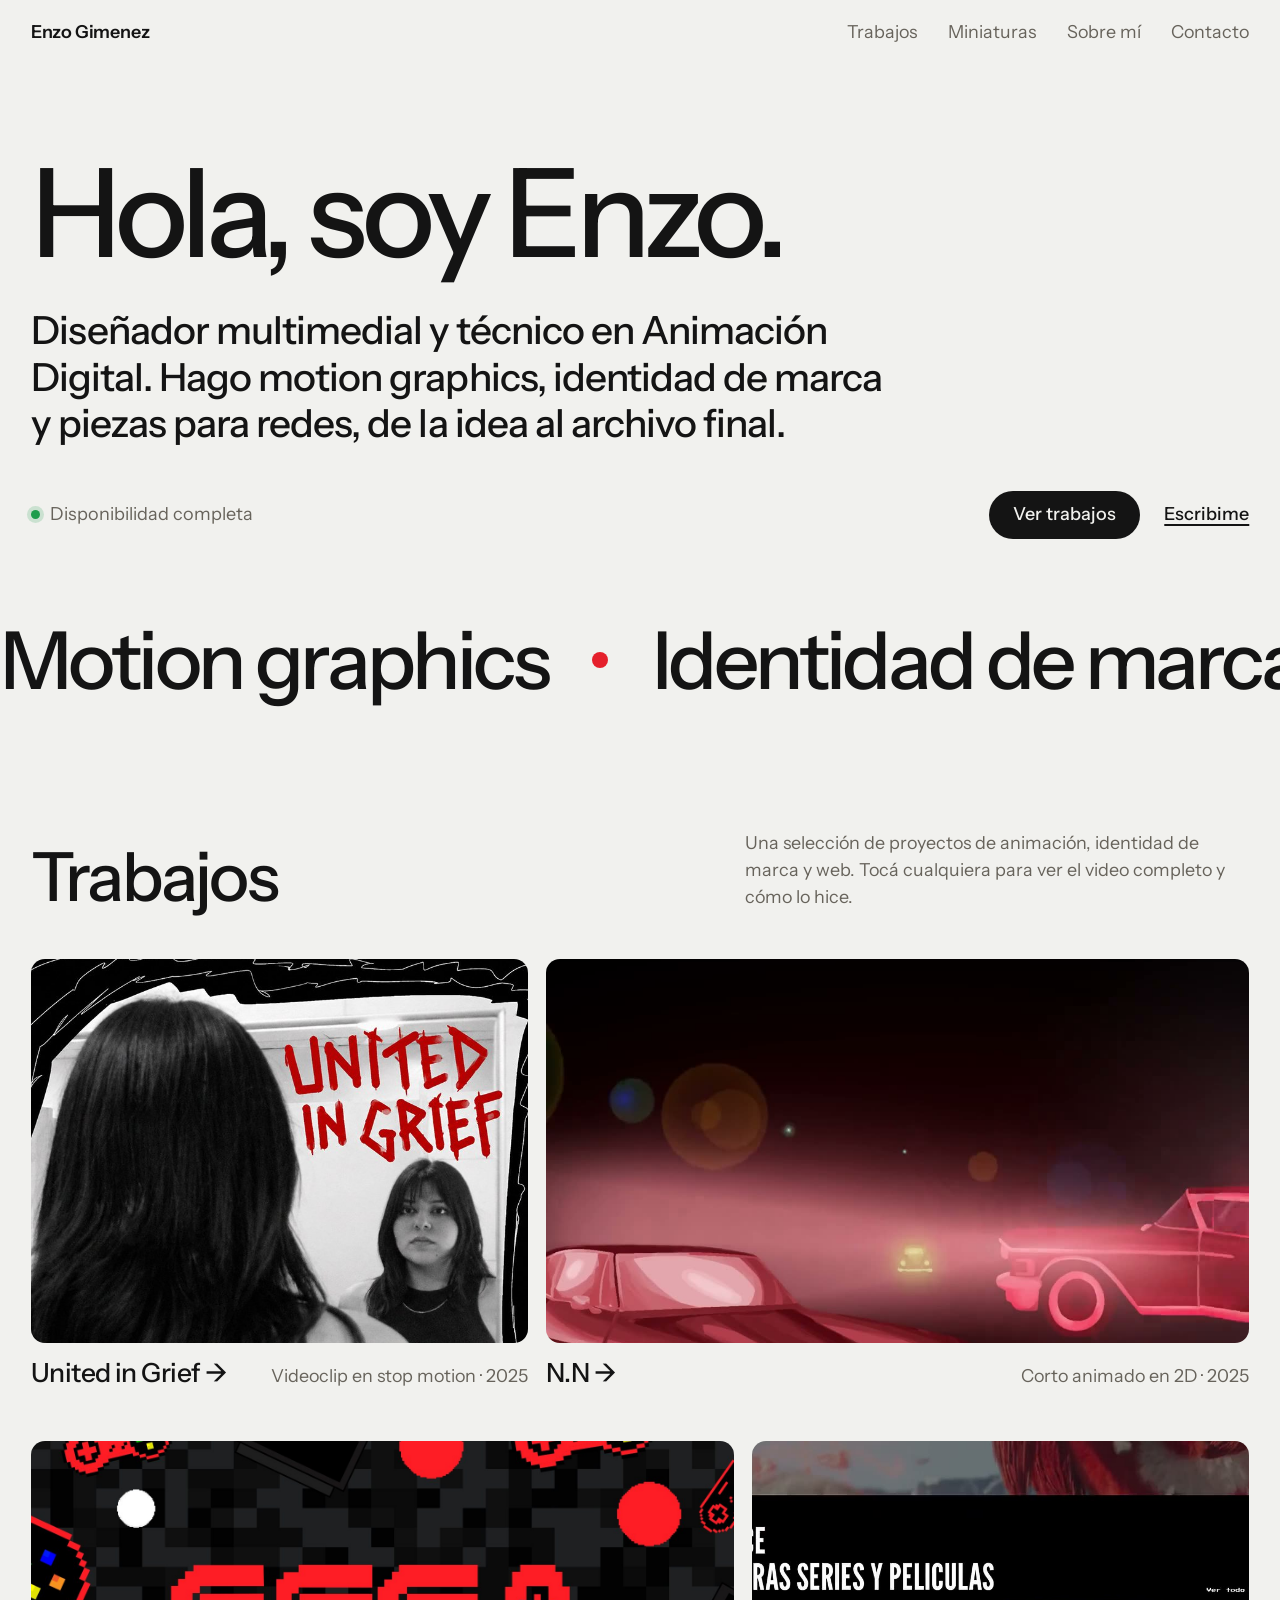
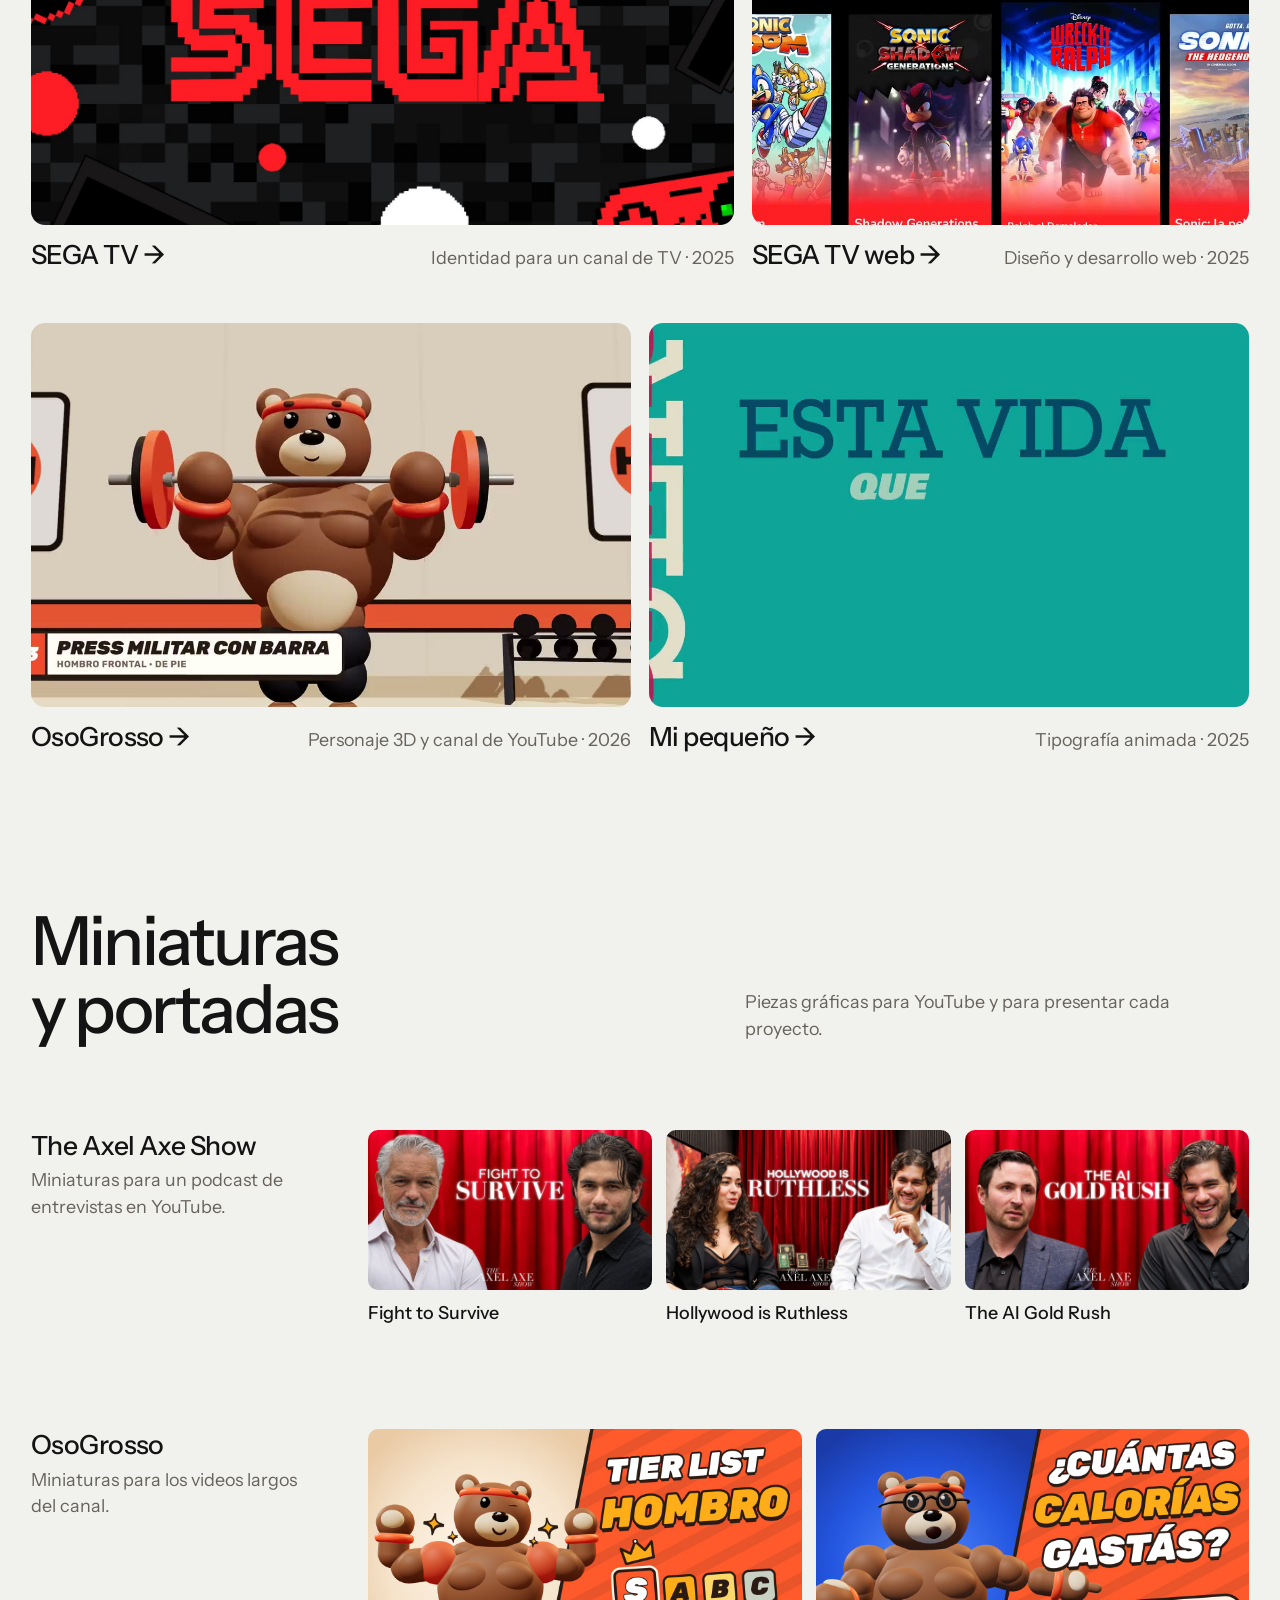
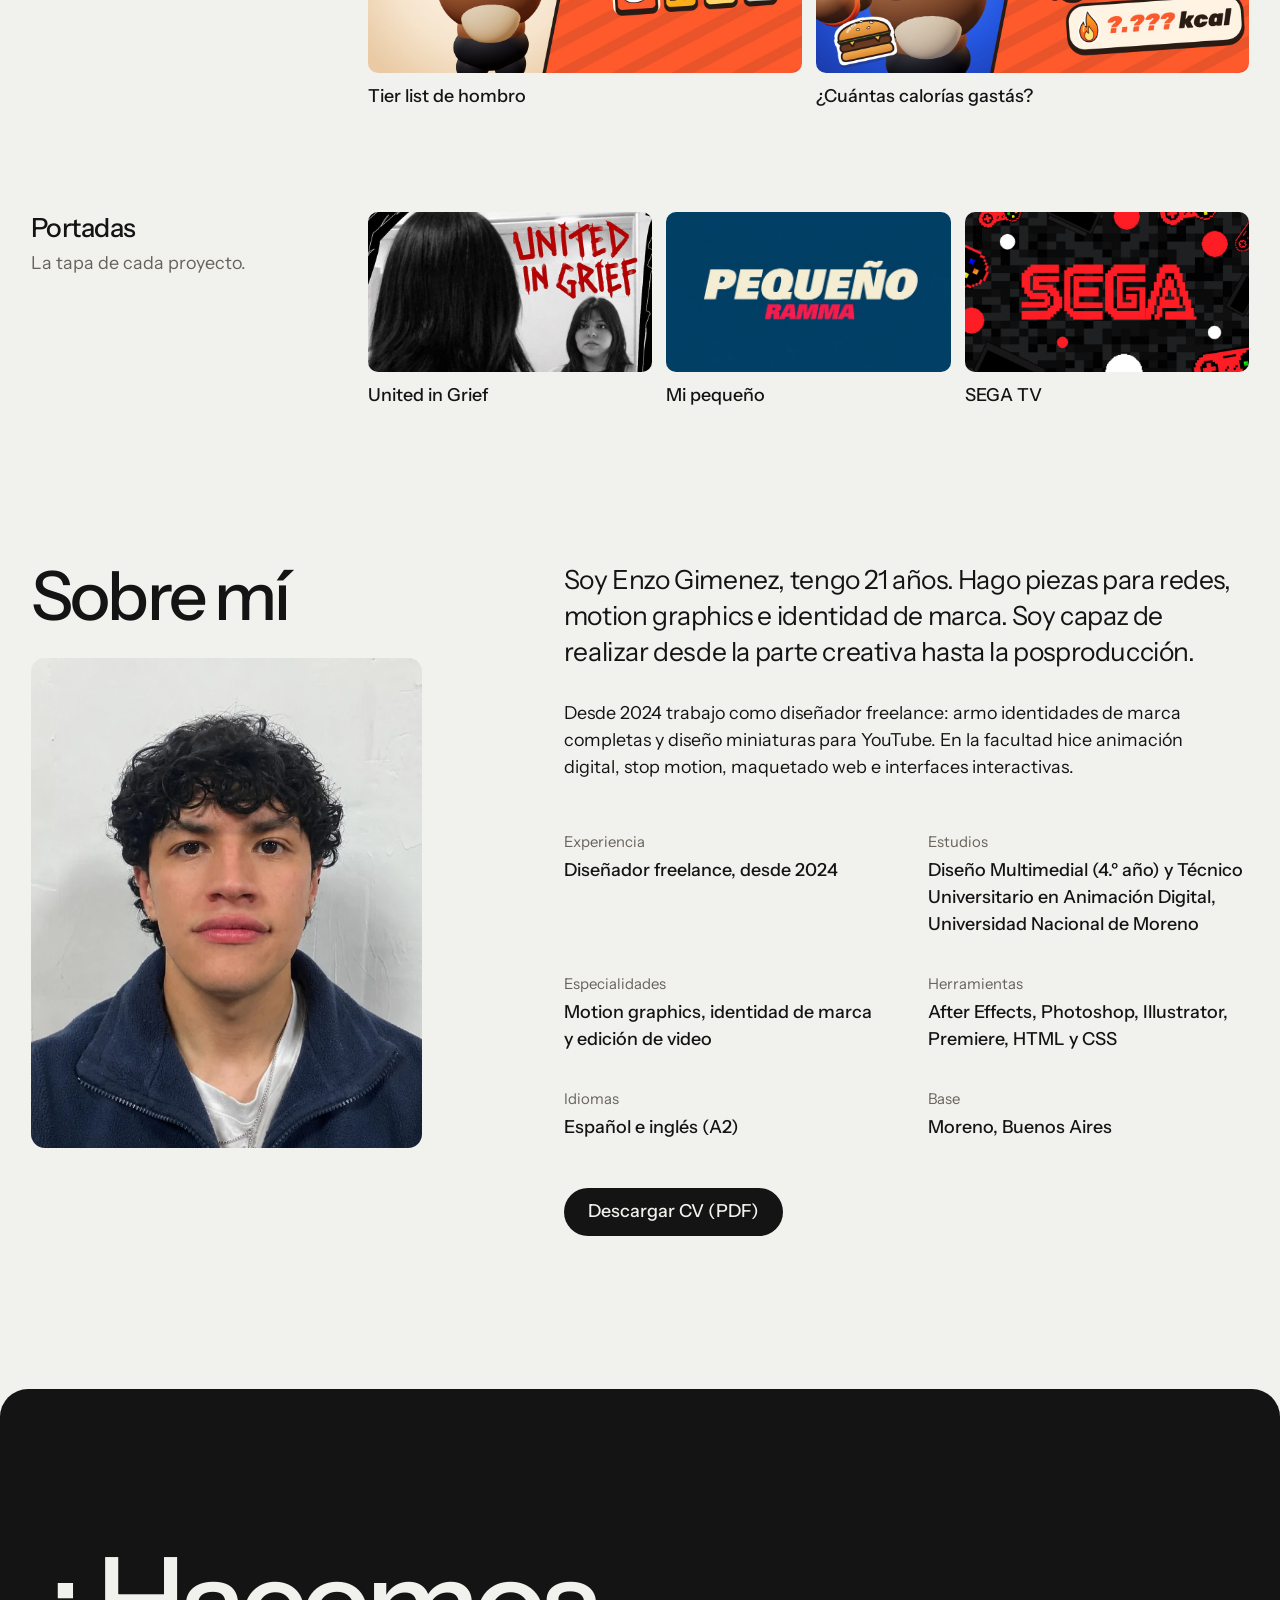
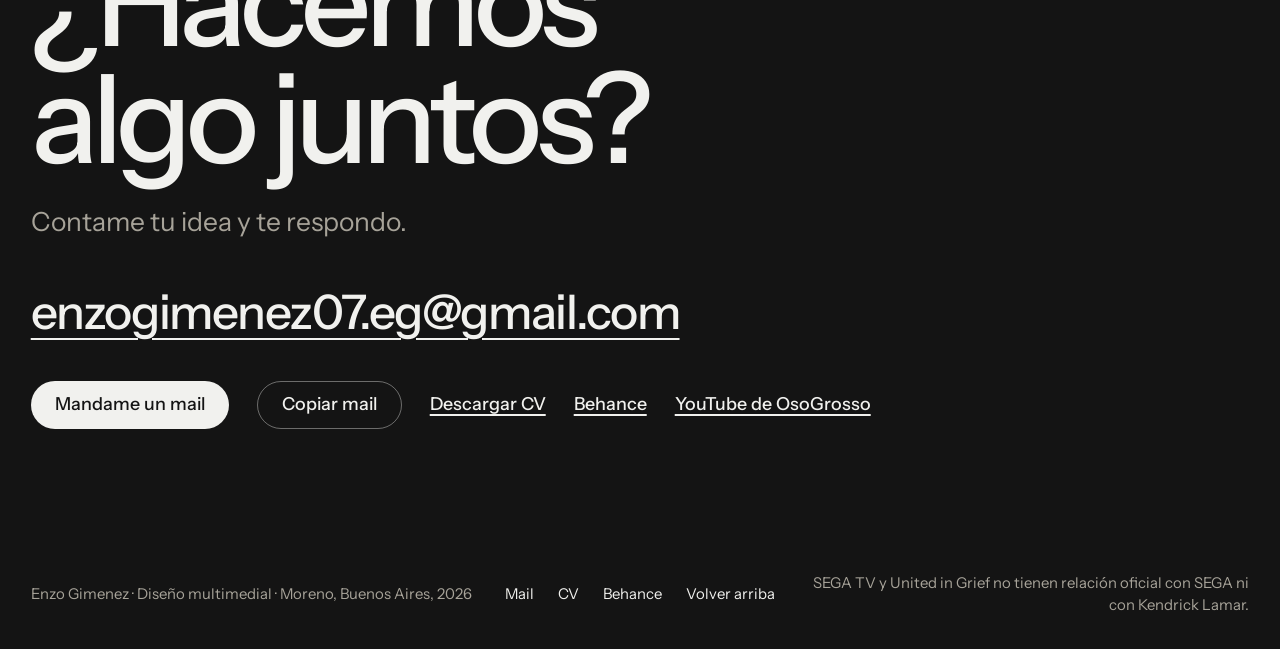
==== commit a2b2c75b: "Textos: frase corta del inicio en el celular y nuevo Sobre mí Co-Authored-By: Claude Opus 5.5 <norep" ====
--- a/index.html
+++ b/index.html
@@ -29,7 +29,7 @@
 <main>
   <section class="hero" aria-labelledby="hero-title">
     <h1 class="hero__title" id="hero-title">Hola, soy Enzo.</h1>
-    <p class="hero__statement">Diseñador multimedial y técnico en Animación Digital. Hago motion graphics, identidad de marca y piezas para redes, de la idea al archivo final.</p>
+    <p class="hero__statement">Diseñador multimedial y técnico en Animación Digital<span class="solo-compu">. Hago motion graphics, identidad de marca y piezas para redes</span>, de la idea al archivo final.</p>
     <div class="hero__foot">
       <p class="hero__status"><span class="dot" aria-hidden="true"></span>Disponibilidad completa</p>
       <p class="hero__actions"><a class="btn" href="#trabajos">Ver trabajos</a><a class="link" href="#contacto">Escribime</a></p>
@@ -113,7 +113,7 @@
       <img class="about__photo media" src="media/enzo.jpg" alt="Enzo Gimenez de frente, con campera azul, sobre una pared blanca" width="640" height="800" loading="lazy">
     </div>
     <div class="about__text">
-      <p class="about__lead">Soy Enzo Gimenez, tengo 21 años y soy diseñador multimedial y técnico en Animación Digital. Hago piezas para redes, motion graphics e identidad de marca, de la idea al archivo final.</p>
+      <p class="about__lead">Soy Enzo Gimenez, tengo 21 años. Hago piezas para redes, motion graphics e identidad de marca. Soy capaz de realizar desde la parte creativa hasta la posproducción.</p>
       <p>Desde 2024 trabajo como diseñador freelance: armo identidades de marca completas y diseño miniaturas para YouTube. En la facultad hice animación digital, stop motion, maquetado web e interfaces interactivas.</p>
     </div>
     <dl class="about__list">
--- a/styles.css
+++ b/styles.css
@@ -375,3 +375,6 @@
 
 /* La estela digital del cursor */
 .cursor-trail { position: fixed; inset: 0; z-index: 49; width: 100vw; height: 100vh; pointer-events: none; }
+
+/* En el celular la frase del inicio va corta */
+@media (max-width: 820px) { .solo-compu { display: none; } }
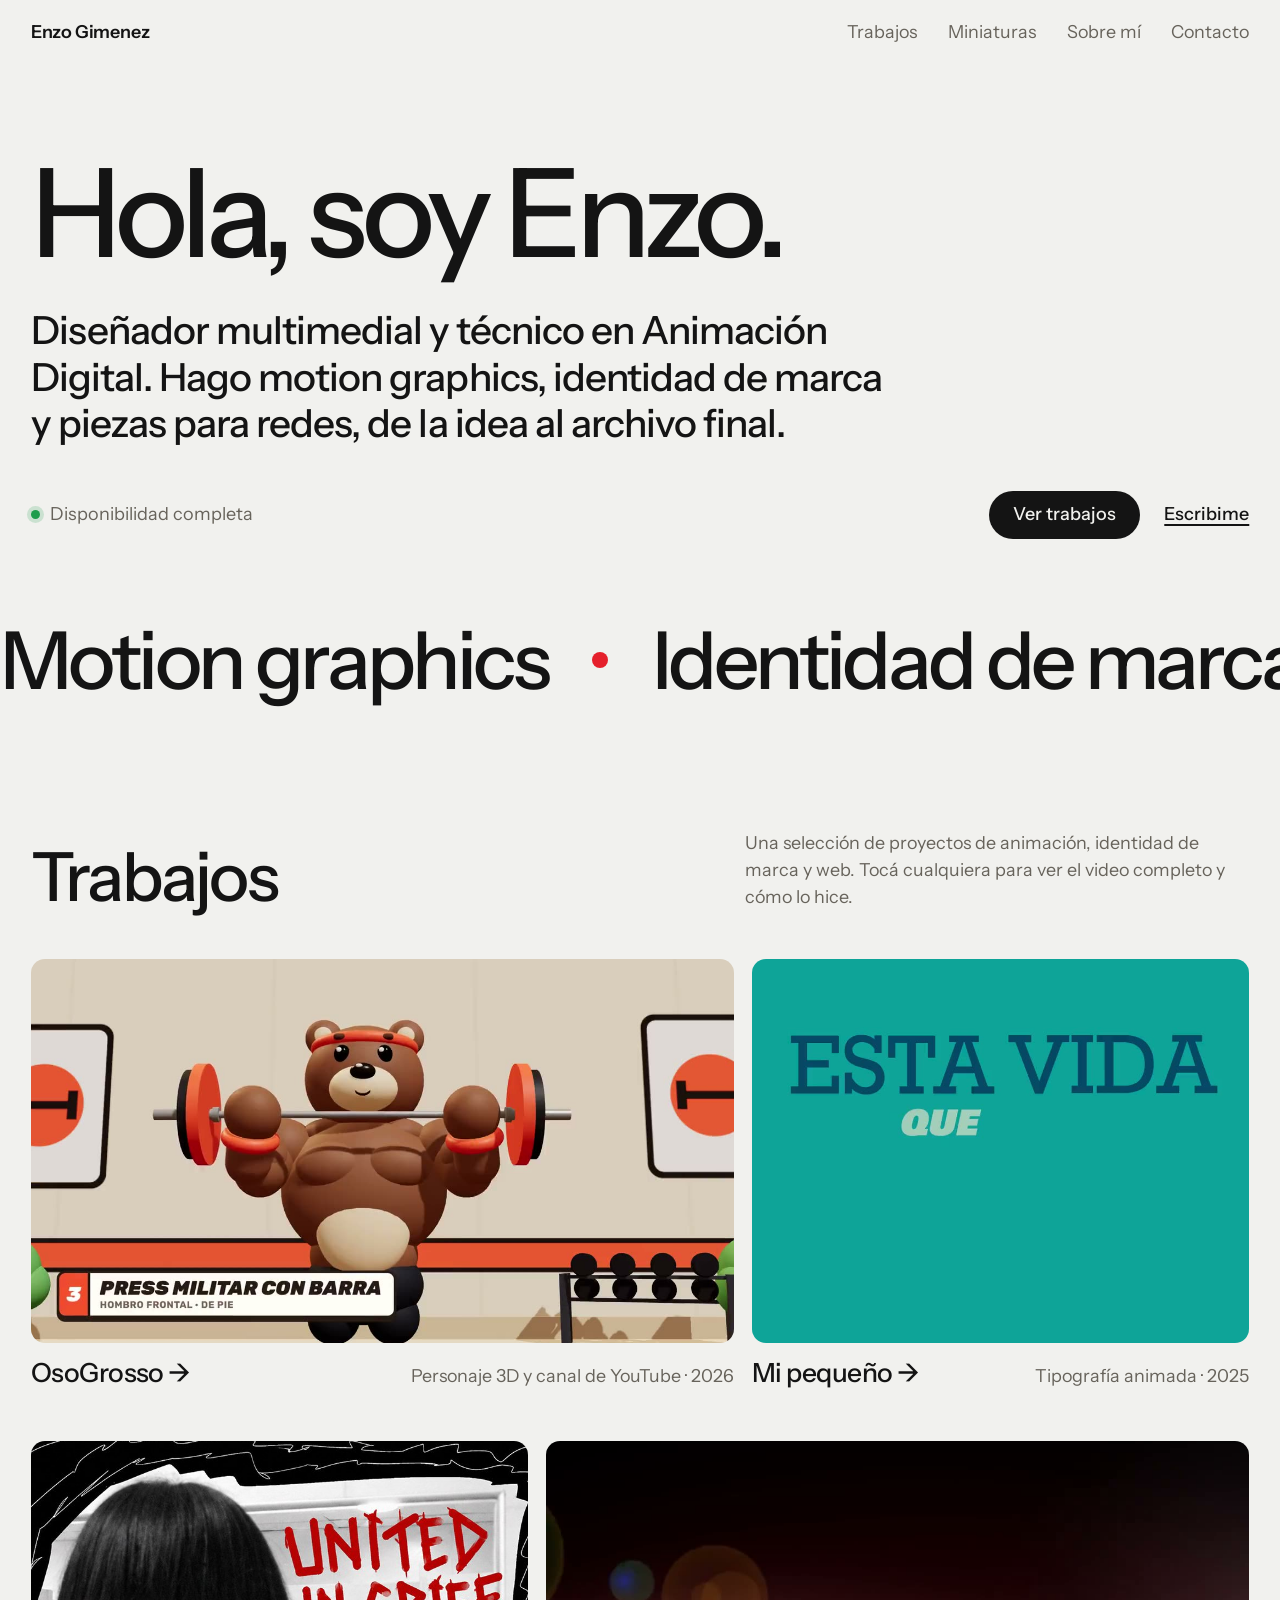
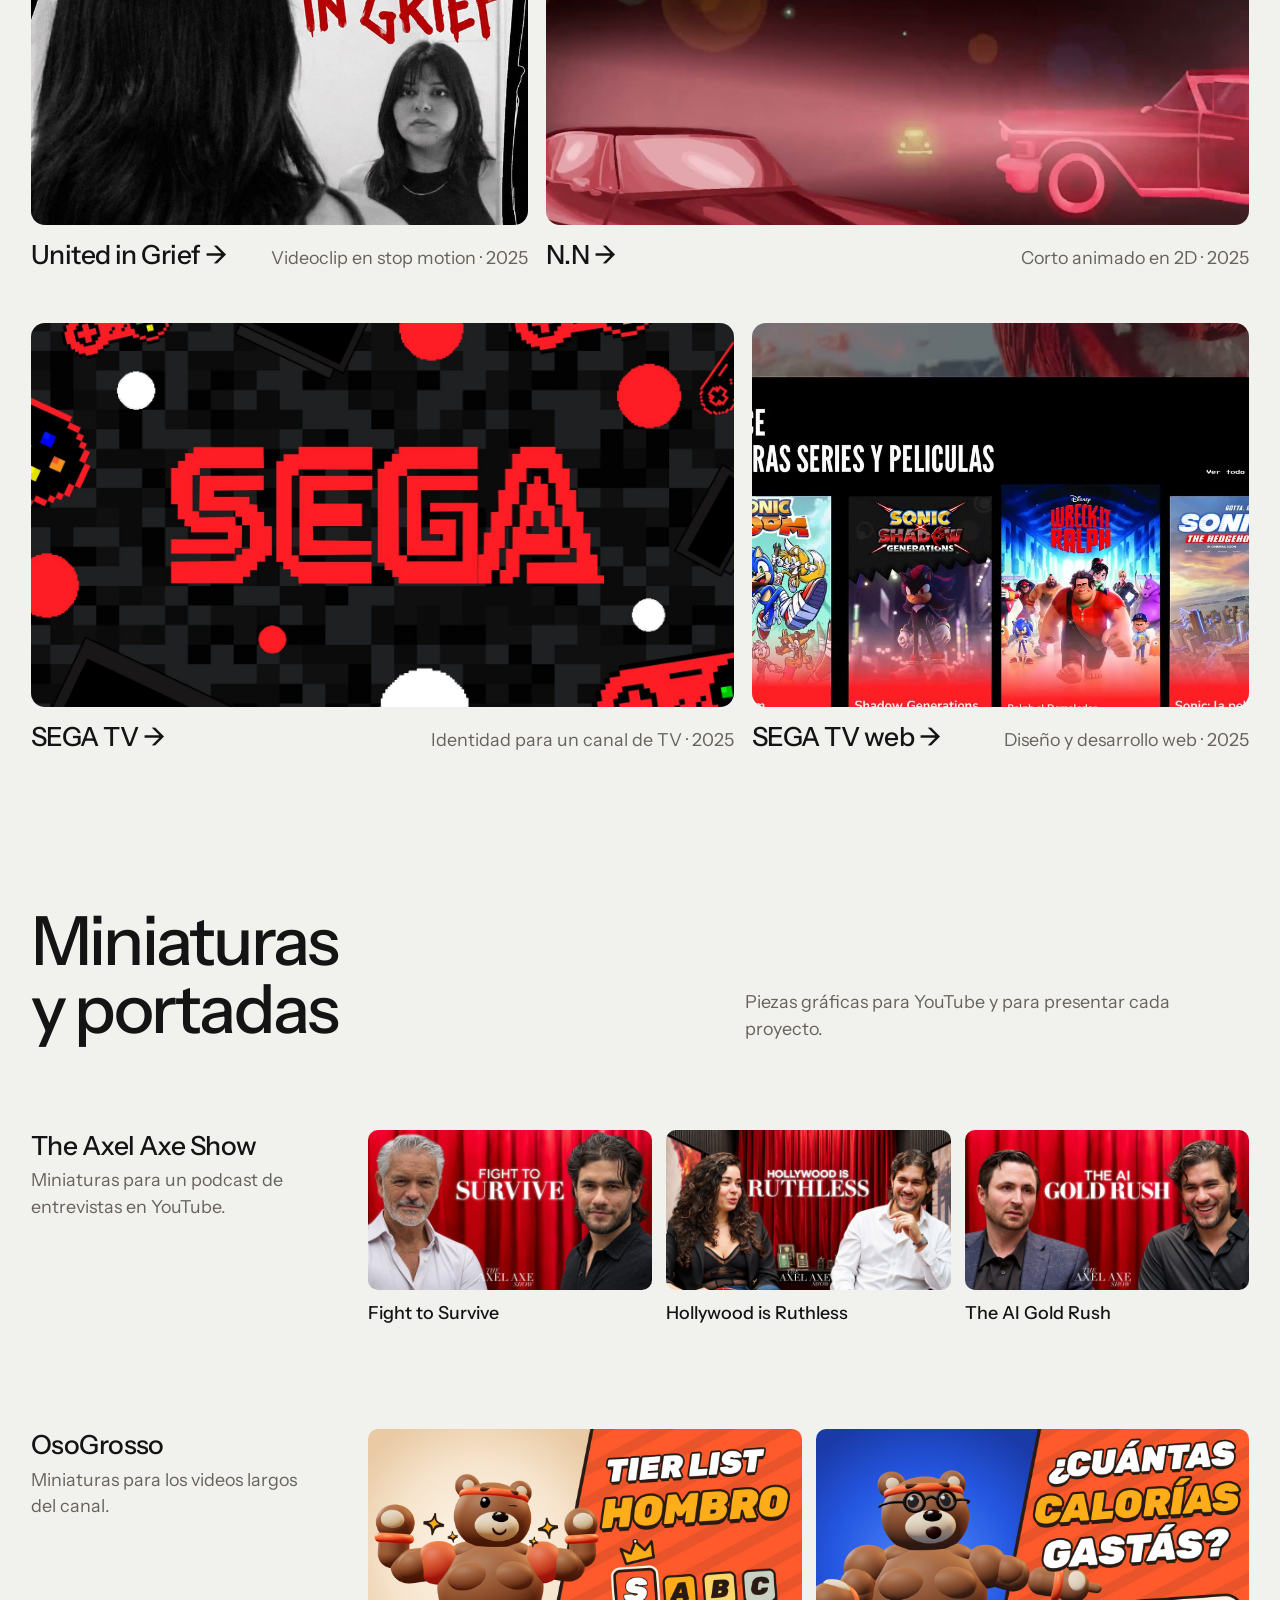
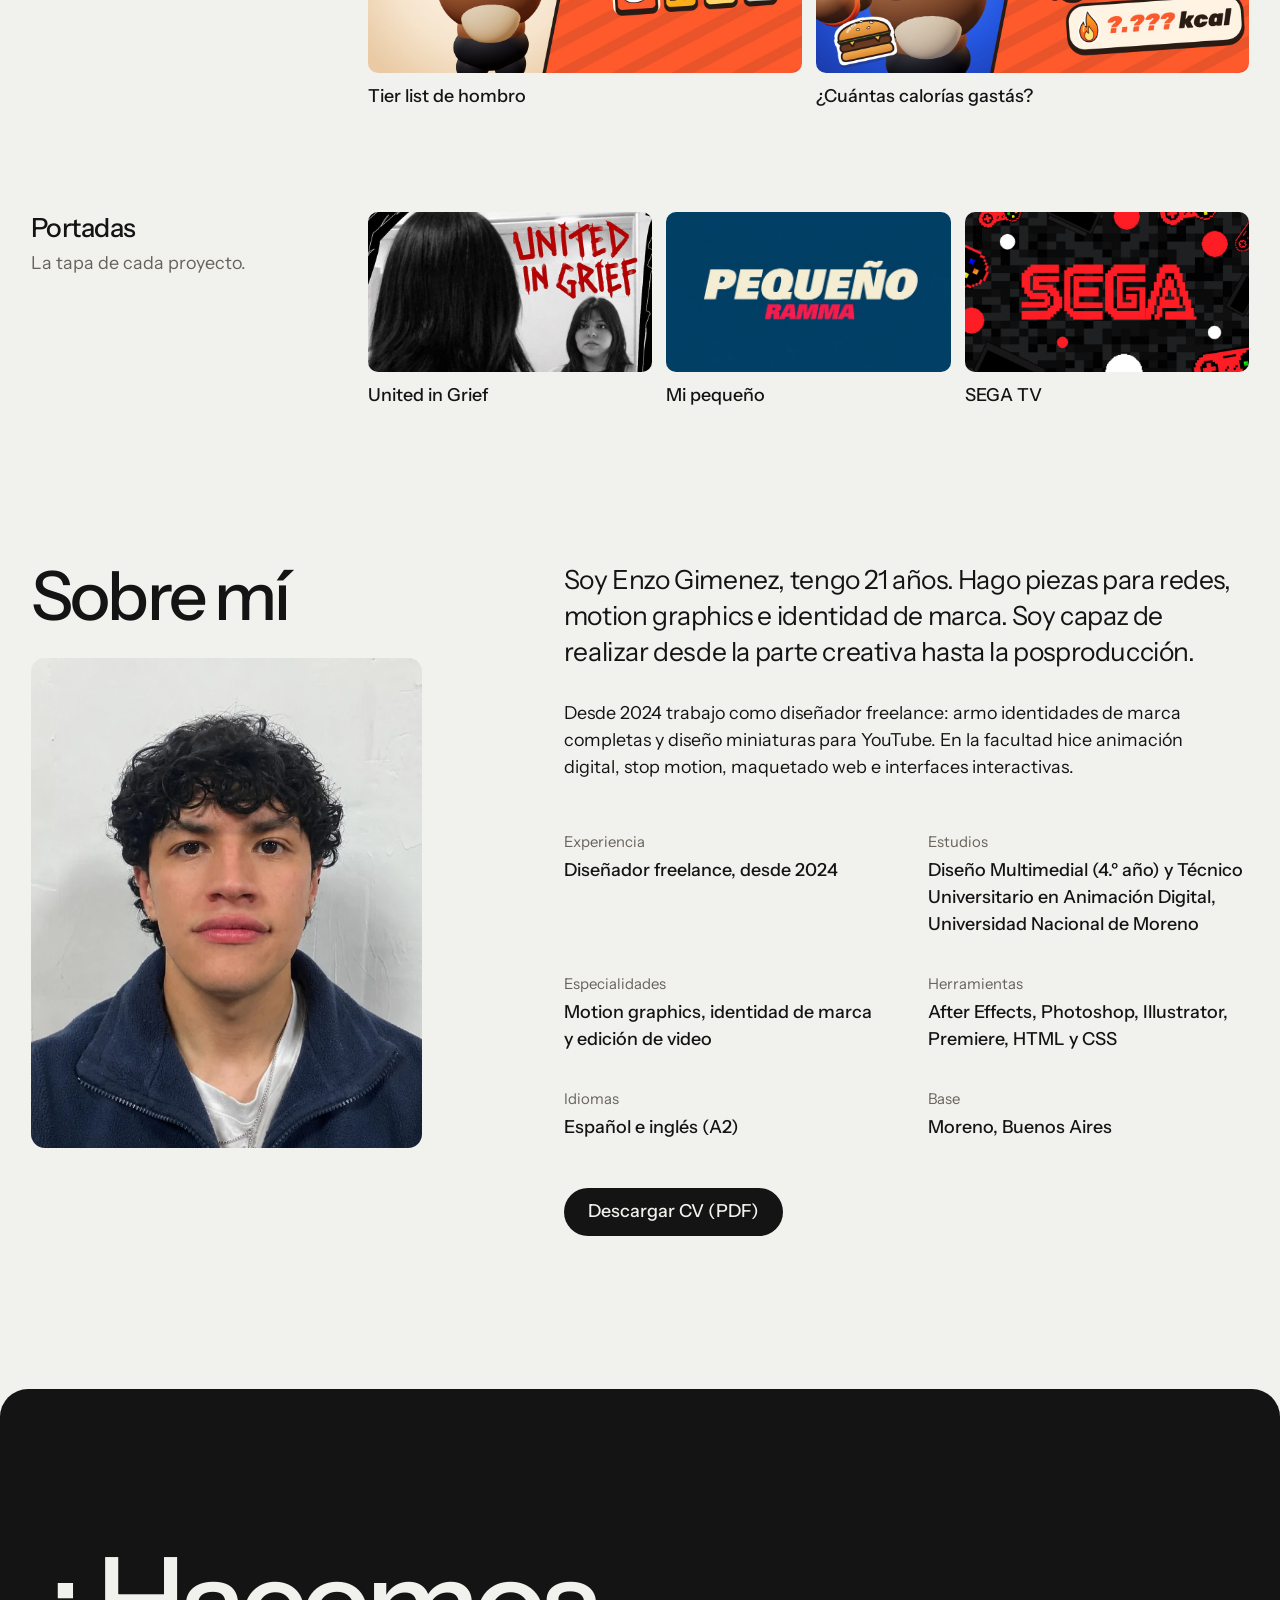
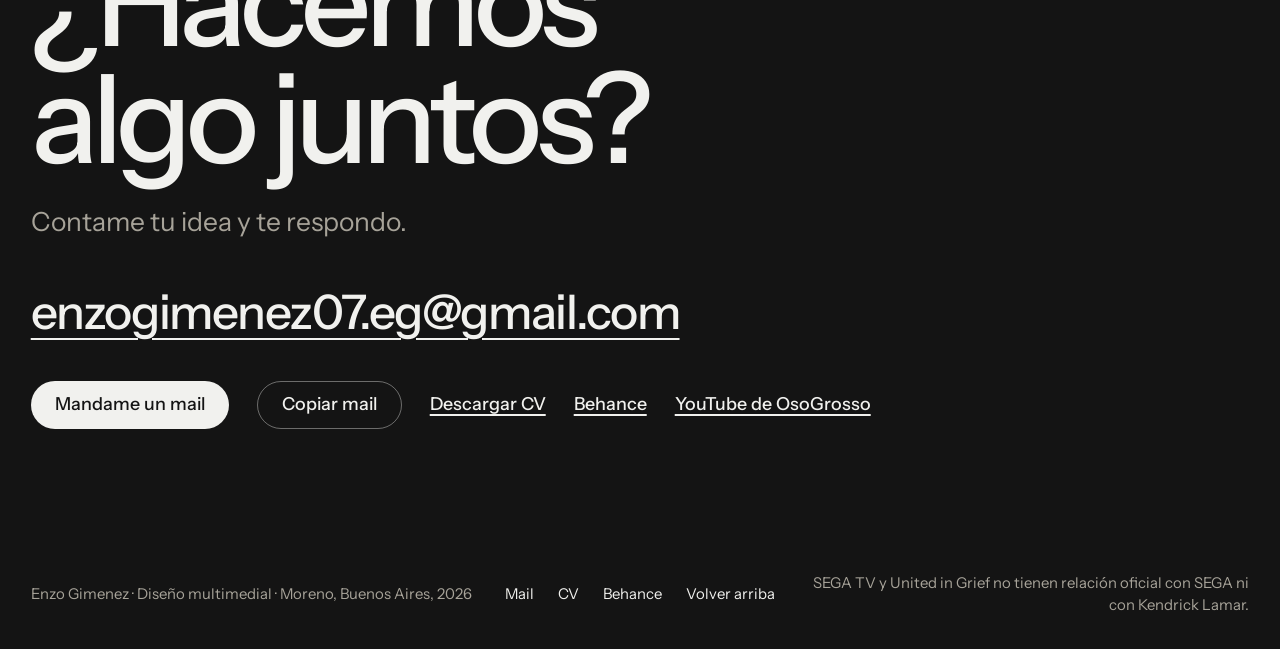
==== commit 9850bae5: "Grilla: OsoGrosso primero, los dos de SEGA juntos al final Co-Authored-By: Claude Opus 5.5 <noreply@" ====
--- a/index.html
+++ b/index.html
@@ -49,6 +49,18 @@
       <p class="head__note">Una selección de proyectos de animación, identidad de marca y web. Tocá cualquiera para ver el video completo y cómo lo hice.</p>
     </div>
     <ul class="grid">
+      <li class="tile tile--w7">
+        <a class="tile__link" href="proyectos/osogrosso.html">
+          <span class="tile__media"><video src="media/loop-oso.mp4" poster="media/poster-oso.jpg" autoplay muted loop playsinline preload="metadata" aria-hidden="true"></video></span>
+          <span class="tile__cap"><span class="tile__name">OsoGrosso <span class="tile__arrow" aria-hidden="true">→</span></span><span class="tile__kind">Personaje 3D y canal de YouTube · 2026</span></span>
+        </a>
+      </li>
+      <li class="tile tile--w5">
+        <a class="tile__link" href="proyectos/mi-pequeno.html">
+          <span class="tile__media"><video src="media/loop-tipo.mp4" poster="media/poster-tipo.jpg" autoplay muted loop playsinline preload="metadata" aria-hidden="true"></video></span>
+          <span class="tile__cap"><span class="tile__name">Mi pequeño <span class="tile__arrow" aria-hidden="true">→</span></span><span class="tile__kind">Tipografía animada · 2025</span></span>
+        </a>
+      </li>
       <li class="tile tile--w5">
         <a class="tile__link" href="proyectos/united-in-grief.html">
           <span class="tile__media"><img src="media/cover-united.jpg" alt="Portada de United in Grief: una chica de espaldas frente a un espejo y el título escrito a mano en rojo" loading="lazy"><video class="tile__hover" src="media/loop-united.mp4" muted loop playsinline preload="none" aria-hidden="true"></video></span>
@@ -71,18 +83,6 @@
         <a class="tile__link" href="proyectos/sega-tv-web.html">
           <span class="tile__media"><video src="media/loop-web.mp4" poster="media/poster-web.jpg" autoplay muted loop playsinline preload="metadata" aria-hidden="true"></video></span>
           <span class="tile__cap"><span class="tile__name">SEGA TV web <span class="tile__arrow" aria-hidden="true">→</span></span><span class="tile__kind">Diseño y desarrollo web · 2025</span></span>
-        </a>
-      </li>
-      <li class="tile tile--w6">
-        <a class="tile__link" href="proyectos/osogrosso.html">
-          <span class="tile__media"><video src="media/loop-oso.mp4" poster="media/poster-oso.jpg" autoplay muted loop playsinline preload="metadata" aria-hidden="true"></video></span>
-          <span class="tile__cap"><span class="tile__name">OsoGrosso <span class="tile__arrow" aria-hidden="true">→</span></span><span class="tile__kind">Personaje 3D y canal de YouTube · 2026</span></span>
-        </a>
-      </li>
-      <li class="tile tile--w6">
-        <a class="tile__link" href="proyectos/mi-pequeno.html">
-          <span class="tile__media"><video src="media/loop-tipo.mp4" poster="media/poster-tipo.jpg" autoplay muted loop playsinline preload="metadata" aria-hidden="true"></video></span>
-          <span class="tile__cap"><span class="tile__name">Mi pequeño <span class="tile__arrow" aria-hidden="true">→</span></span><span class="tile__kind">Tipografía animada · 2025</span></span>
         </a>
       </li>
     </ul>
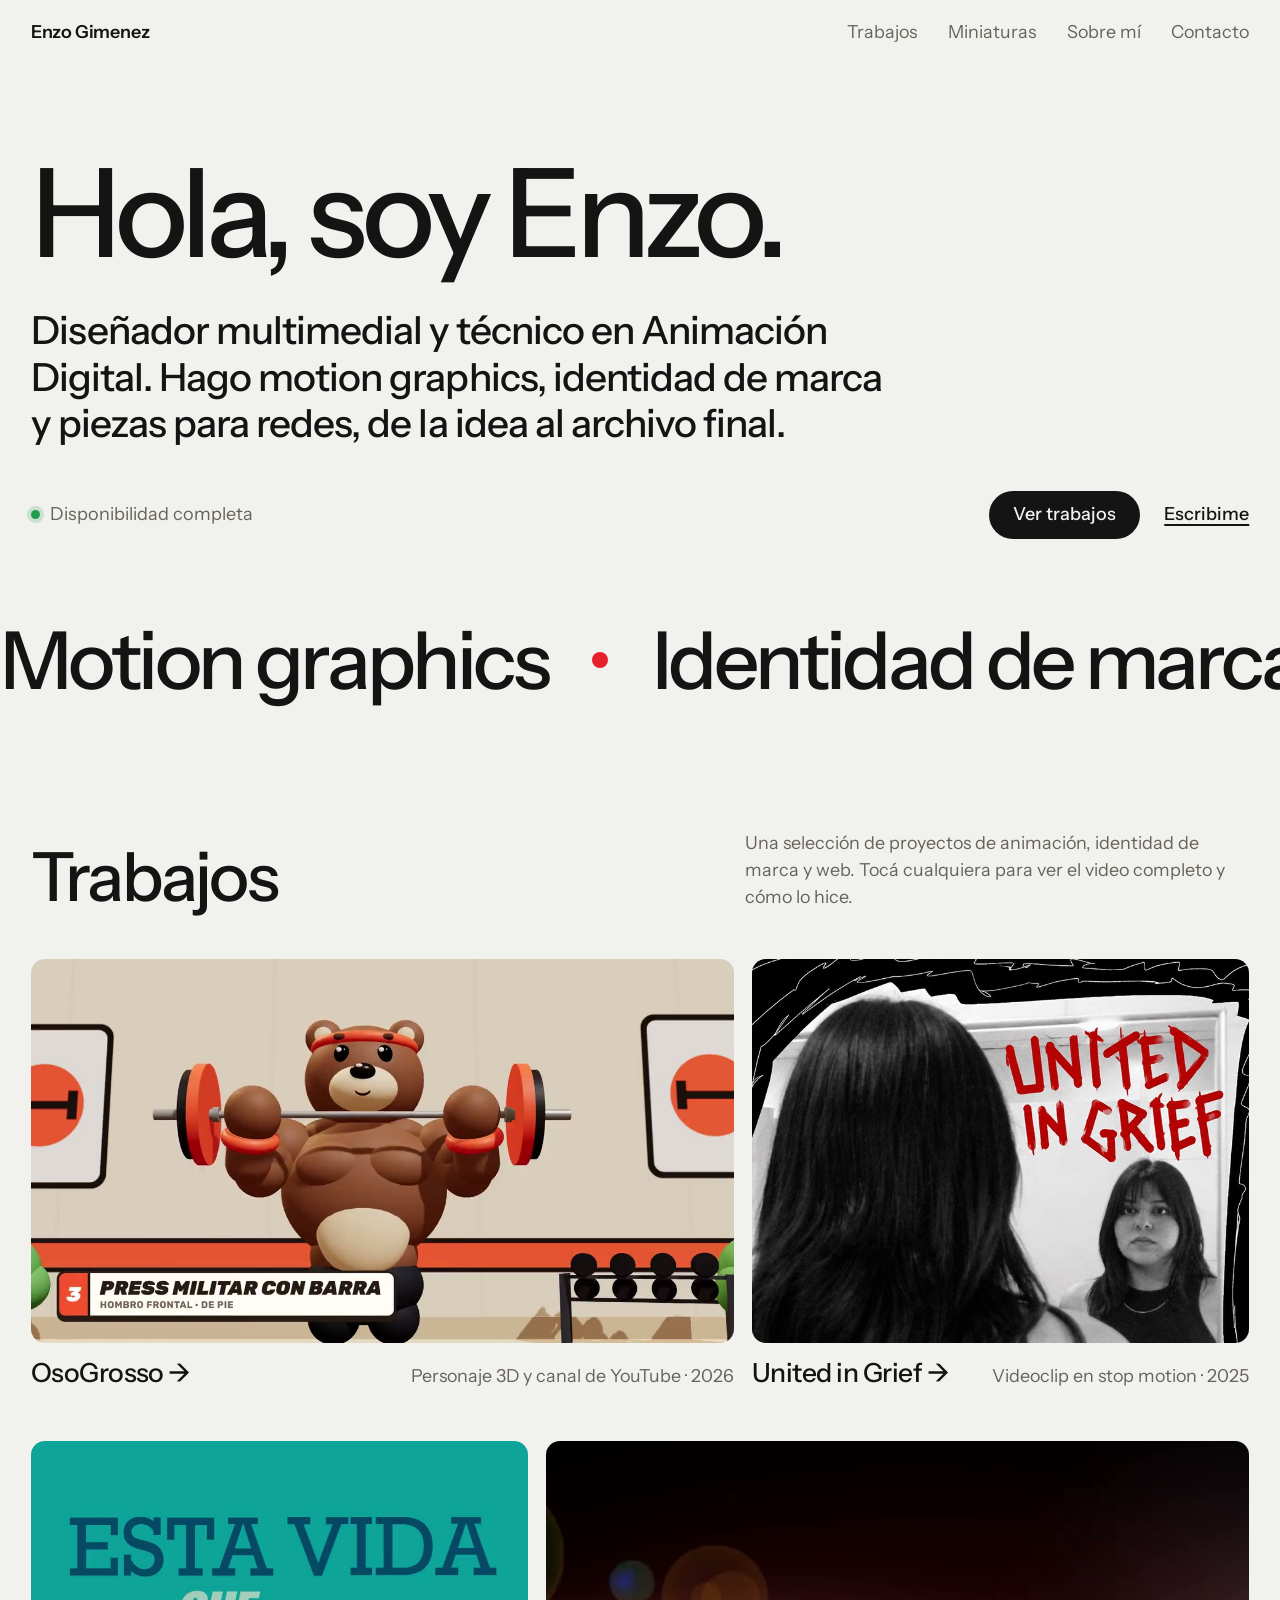
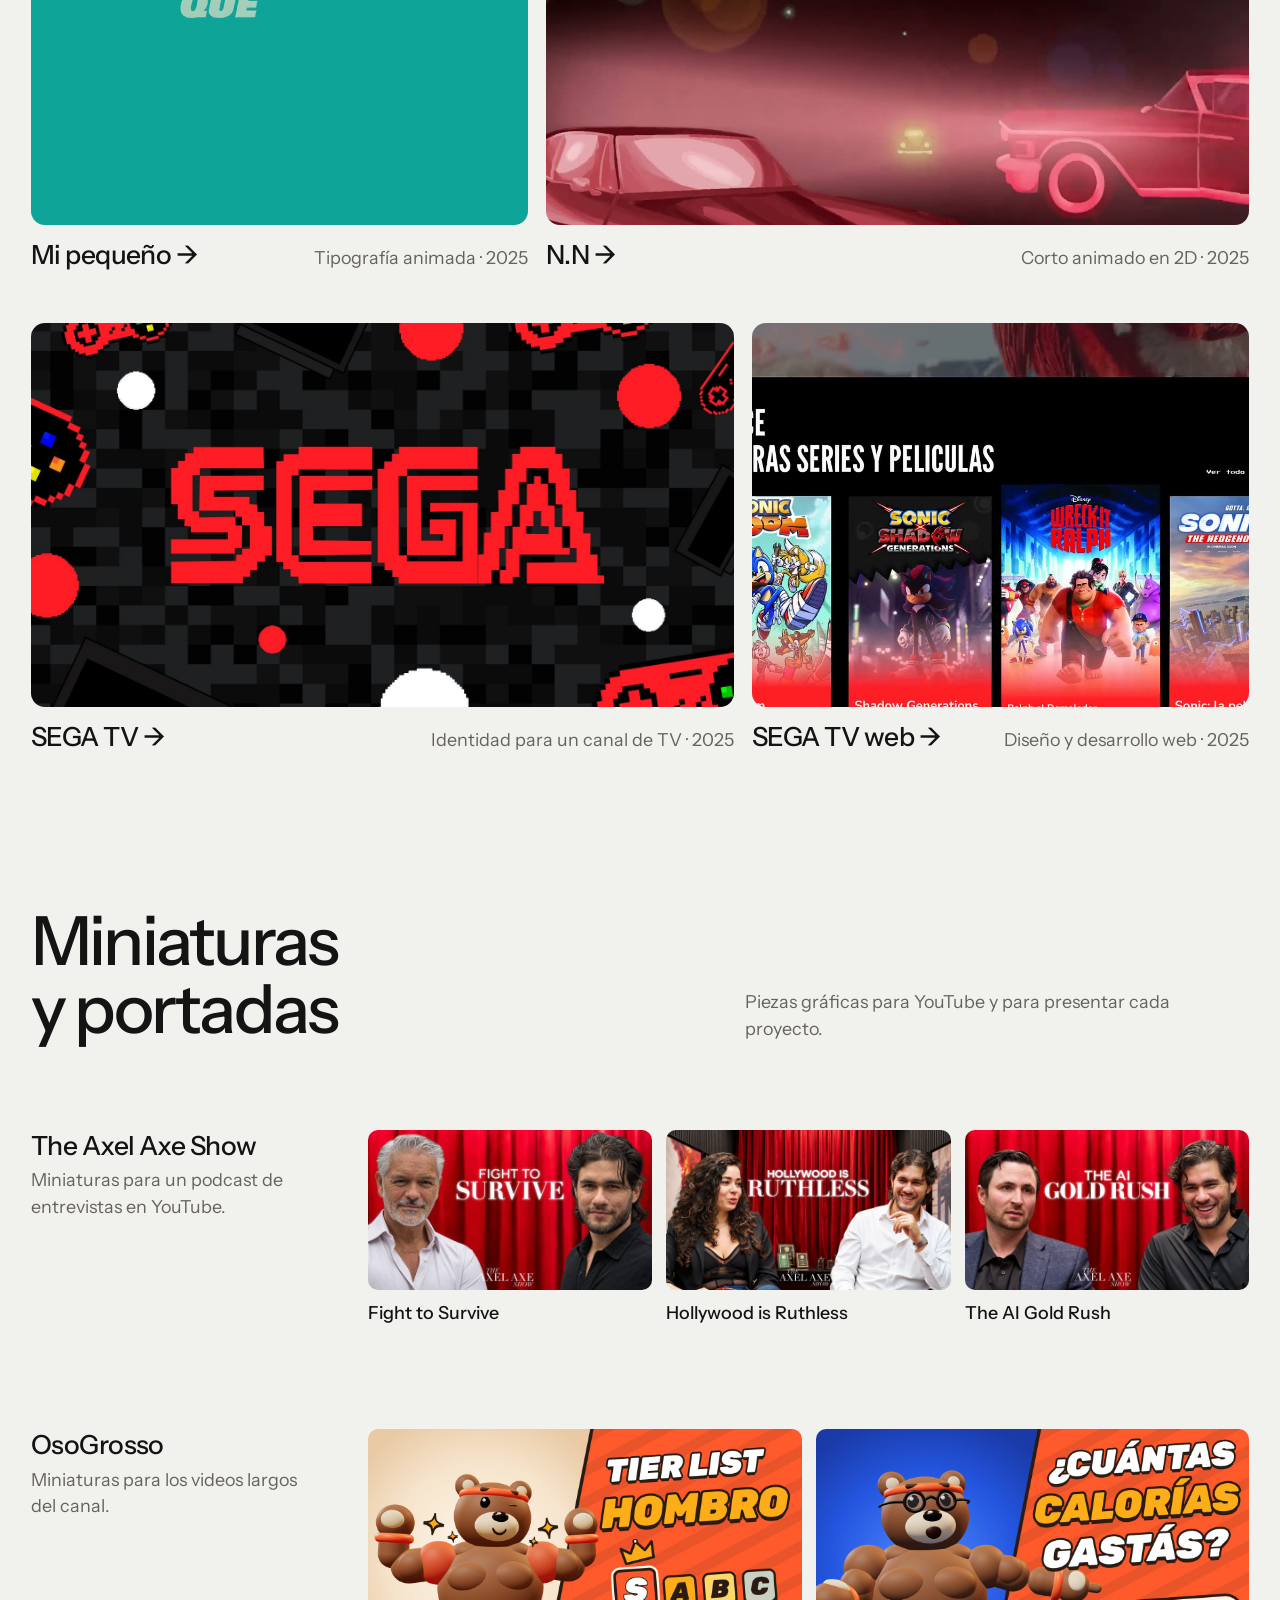
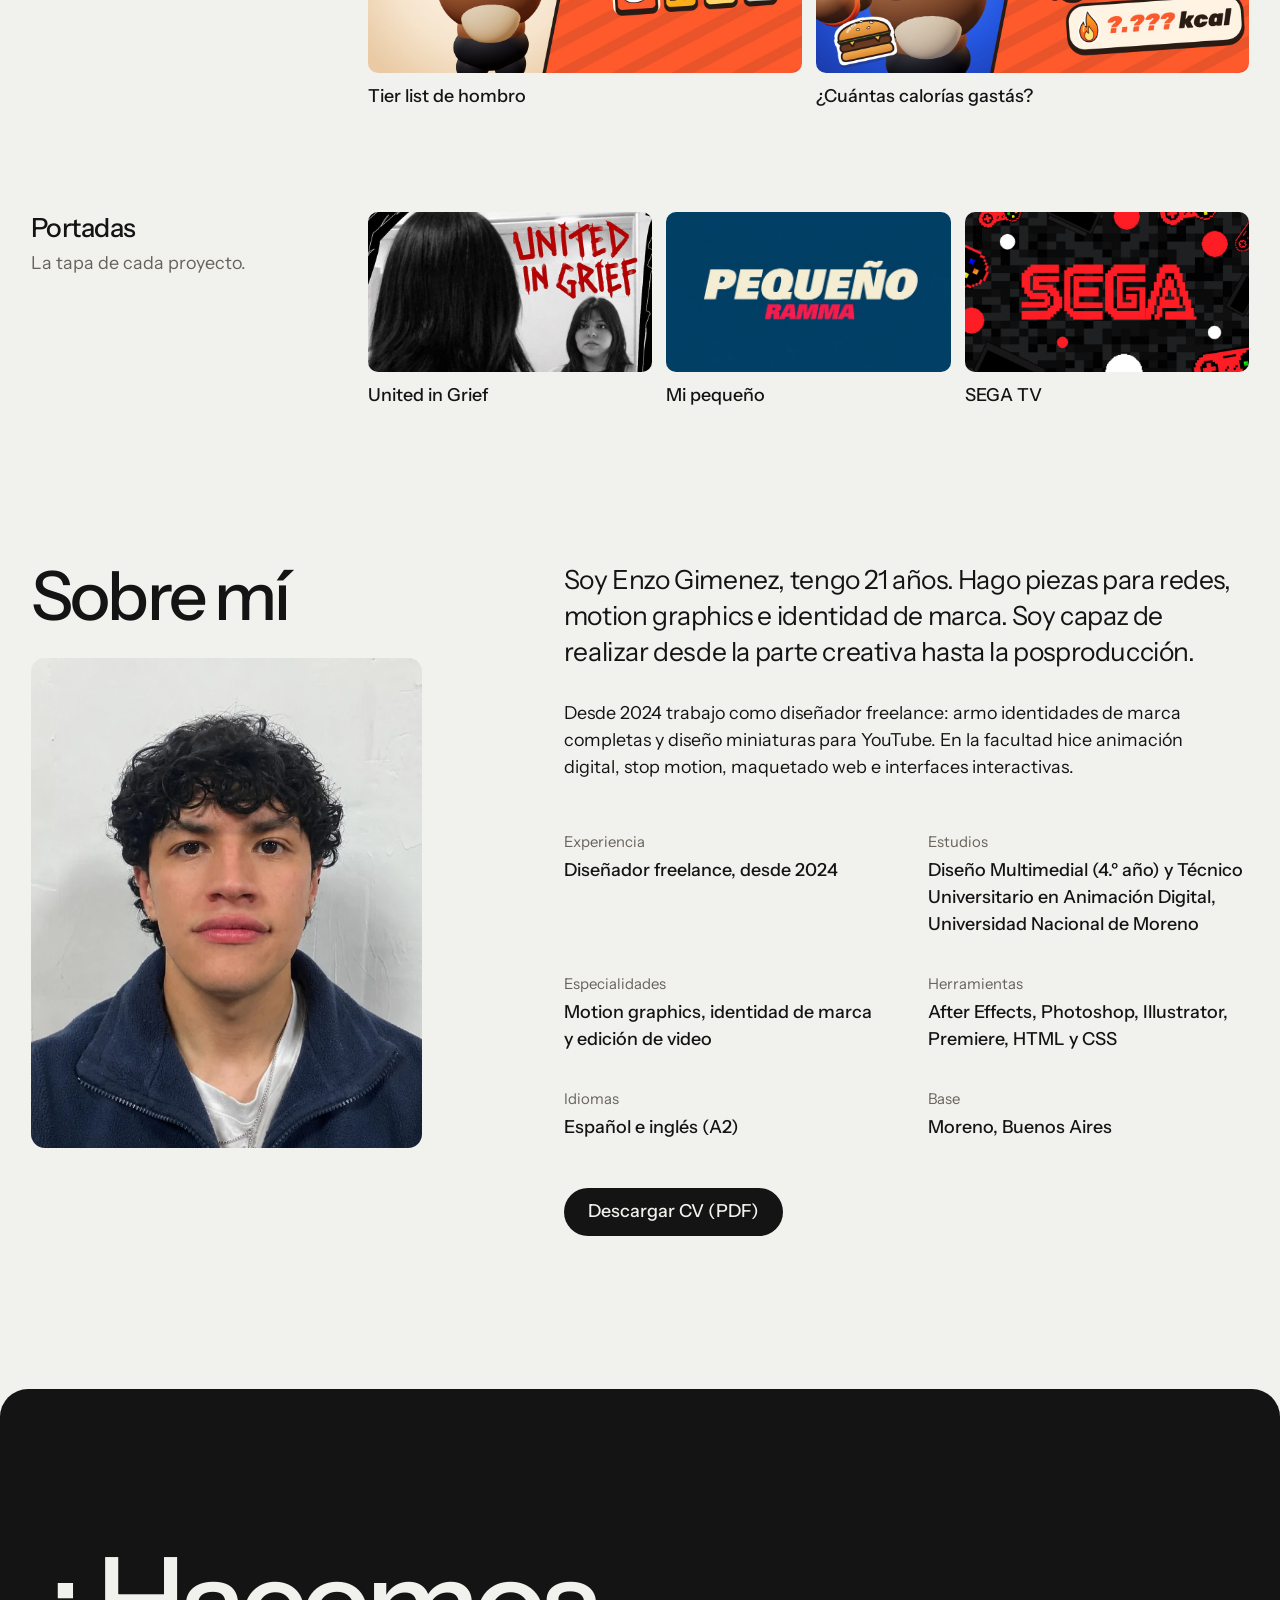
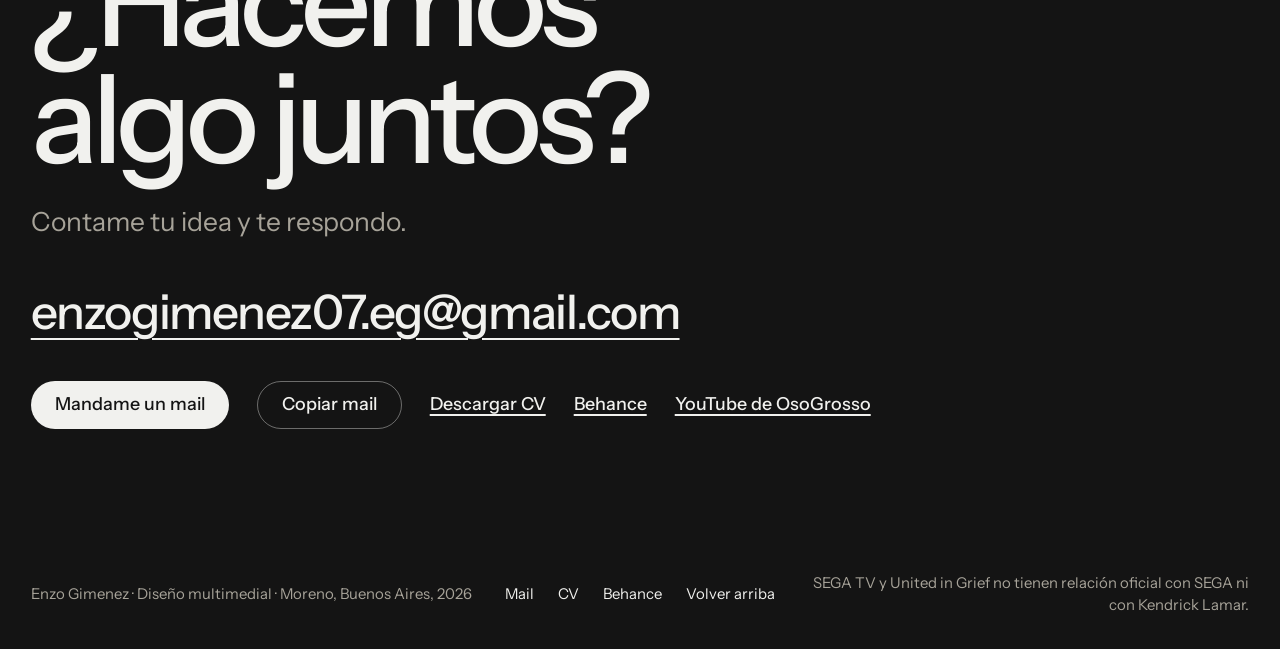
==== commit 21668934: "Grilla: OsoGrosso con United in Grief, Mi pequeño con N.N, SEGA al final Co-Authored-By: Claude Opus" ====
--- a/index.html
+++ b/index.html
@@ -56,15 +56,15 @@
         </a>
       </li>
       <li class="tile tile--w5">
+        <a class="tile__link" href="proyectos/united-in-grief.html">
+          <span class="tile__media"><img src="media/cover-united.jpg" alt="Portada de United in Grief: una chica de espaldas frente a un espejo y el título escrito a mano en rojo" loading="lazy"><video class="tile__hover" src="media/loop-united.mp4" muted loop playsinline preload="none" aria-hidden="true"></video></span>
+          <span class="tile__cap"><span class="tile__name">United in Grief <span class="tile__arrow" aria-hidden="true">→</span></span><span class="tile__kind">Videoclip en stop motion · 2025</span></span>
+        </a>
+      </li>
+      <li class="tile tile--w5">
         <a class="tile__link" href="proyectos/mi-pequeno.html">
           <span class="tile__media"><video src="media/loop-tipo.mp4" poster="media/poster-tipo.jpg" autoplay muted loop playsinline preload="metadata" aria-hidden="true"></video></span>
           <span class="tile__cap"><span class="tile__name">Mi pequeño <span class="tile__arrow" aria-hidden="true">→</span></span><span class="tile__kind">Tipografía animada · 2025</span></span>
-        </a>
-      </li>
-      <li class="tile tile--w5">
-        <a class="tile__link" href="proyectos/united-in-grief.html">
-          <span class="tile__media"><img src="media/cover-united.jpg" alt="Portada de United in Grief: una chica de espaldas frente a un espejo y el título escrito a mano en rojo" loading="lazy"><video class="tile__hover" src="media/loop-united.mp4" muted loop playsinline preload="none" aria-hidden="true"></video></span>
-          <span class="tile__cap"><span class="tile__name">United in Grief <span class="tile__arrow" aria-hidden="true">→</span></span><span class="tile__kind">Videoclip en stop motion · 2025</span></span>
         </a>
       </li>
       <li class="tile tile--w7">
